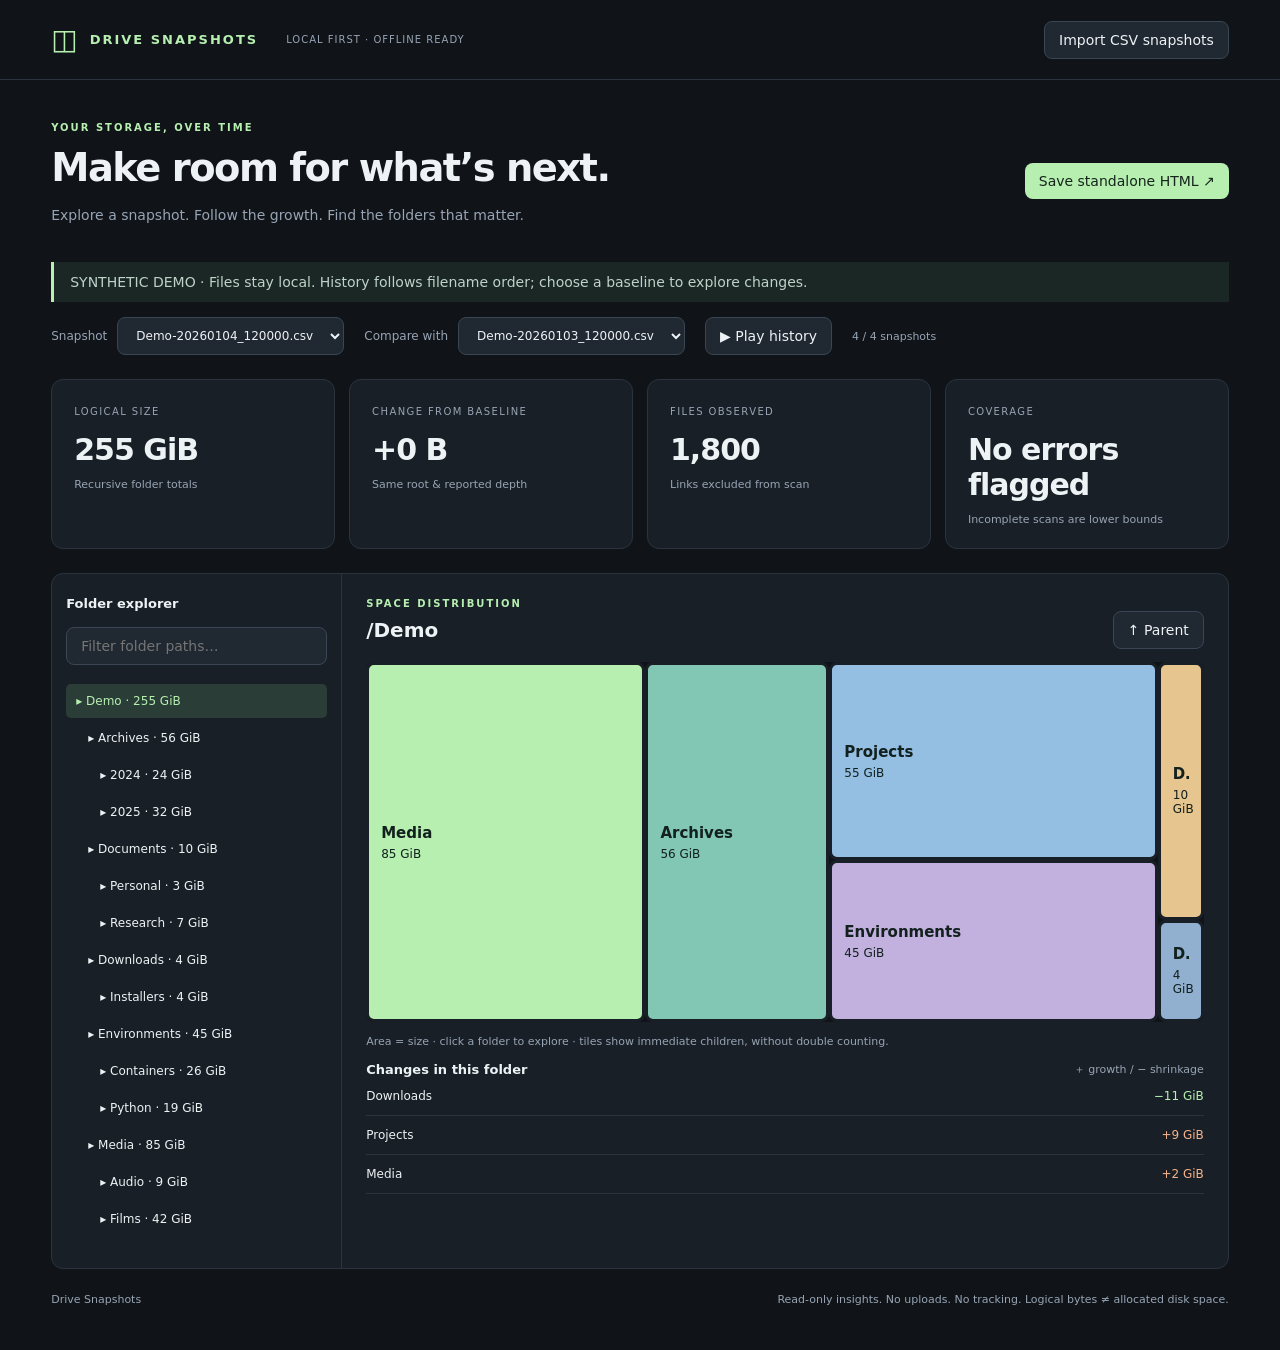
==== demo/index.html @ 95a532d9 "feat: prepare Drive Snapshots for open-source release - Add configurable read-only scanning with opt" ====
<!doctype html>
<html lang="en"><head><meta charset="utf-8"><meta name="viewport" content="width=device-width,initial-scale=1"><title>Drive Snapshots · Explorer</title><style>:root{color-scheme:dark;--bg:#101419;--panel:#191f26;--line:#2a333e;--muted:#97a4b4;--mint:#b6efb0}*{box-sizing:border-box}body{margin:0;background:var(--bg);color:#edf2f5;font:14px system-ui,sans-serif}header{height:80px;border-bottom:1px solid var(--line);display:flex;align-items:center;gap:28px;padding:0 4vw}.brand{color:var(--mint);text-decoration:none;font-size:28px;display:flex;align-items:center;gap:12px}.brand span{font-size:13px;font-weight:750;letter-spacing:2px}.pill{font-size:10px;color:var(--muted);letter-spacing:1px}header .button{margin-left:auto}button,.button,select,input{font:inherit;border:1px solid #3a4654;border-radius:8px;background:#202831;color:#edf2f5;padding:10px 14px}button,.button{cursor:pointer}button:hover,.button:hover{border-color:var(--mint)}button:focus-visible,a:focus-visible{outline:2px solid var(--mint)}main{max-width:1600px;margin:auto;padding:42px 4vw 20px}.intro{display:flex;align-items:center;justify-content:space-between;gap:20px}.eyebrow{font-size:10px;letter-spacing:2px;color:var(--mint);font-weight:700}h1{font-size:clamp(28px,3vw,44px);letter-spacing:-1.5px;margin:12px 0}p{color:var(--muted);line-height:1.6}.intro button{background:var(--mint);color:#17251c;border:0}#message{margin:22px 0 15px;padding:12px 16px;border-left:3px solid var(--mint);background:#1b2725;color:#bed2c8}.controls{display:flex;gap:20px;align-items:center;flex-wrap:wrap}.controls label{color:var(--muted);font-size:12px;display:flex;align-items:center;gap:10px}select{max-width:290px}#date{font-size:11px;color:var(--muted)}.stats{display:grid;grid-template-columns:repeat(4,1fr);gap:14px;margin:24px 0}.stats article{background:var(--panel);border:1px solid var(--line);border-radius:12px;padding:22px}.stats small{font-size:10px;letter-spacing:1.4px;color:var(--muted)}.stats strong{display:block;font-size:30px;letter-spacing:-1px;margin:14px 0 8px}.stats span{font-size:11px;color:var(--muted)}.workspace{display:grid;grid-template-columns:290px 1fr;border:1px solid var(--line);border-radius:12px;overflow:hidden;background:var(--panel)}aside{border-right:1px solid var(--line);padding:22px 14px}aside input{width:100%;margin:16px 0}.section-title{font-weight:650;font-size:13px}.visual{padding:24px;min-width:0}.map-heading{display:flex;justify-content:space-between;align-items:center;gap:15px}h2{font-size:20px;margin:9px 0 20px;overflow-wrap:anywhere}#map{height:360px;position:relative;border-radius:8px;overflow:hidden;background:#101419}.tile{position:absolute;border:3px solid var(--panel);border-radius:8px;text-align:left;padding:12px;overflow:hidden;color:#12201e;transition:width .35s,height .35s,left .35s,top .35s}.tile b{display:block;font-size:15px;overflow:hidden;text-overflow:ellipsis;white-space:nowrap}.tile span{display:block;font-size:12px;margin-top:5px}.hint{font-size:11px}.tree-row{display:block;width:100%;background:transparent;border:0;border-radius:5px;text-align:left;font-size:12px;margin:3px 0;overflow:hidden;text-overflow:ellipsis;white-space:nowrap}.tree-row.active{background:#2a3d36;color:var(--mint)}#tree{max-height:565px;overflow:auto}.legend{font-weight:400;font-size:11px;color:var(--muted);float:right}.change{display:flex;justify-content:space-between;gap:16px;padding:12px 0;border-bottom:1px solid var(--line);font-size:12px}.change span:first-child{overflow-wrap:anywhere}.positive{color:#f5b38b}.negative{color:var(--mint)}footer{display:flex;justify-content:space-between;color:var(--muted);font-size:11px;padding:24px 0;gap:20px}@media(max-width:850px){.stats{grid-template-columns:repeat(2,1fr)}.workspace{grid-template-columns:1fr}aside{border-right:0;border-bottom:1px solid var(--line)}#tree{max-height:180px}.intro{align-items:flex-start;flex-direction:column}.pill{display:none}header{gap:10px}.brand span{font-size:10px}select{max-width:210px}footer{flex-direction:column}#map{height:320px}}
</style></head>
<body><header><a class="brand" href="#">◫ <span>DRIVE SNAPSHOTS</span></a><span class="pill">LOCAL FIRST · OFFLINE READY</span><label class="button">Import CSV snapshots<input id="files" type="file" accept=".csv" multiple hidden></label></header>
<main><div class="intro"><div><div class="eyebrow">YOUR STORAGE, OVER TIME</div><h1>Make room for what’s next.</h1><p>Explore a snapshot. Follow the growth. Find the folders that matter.</p></div><button id="export">Save standalone HTML ↗</button></div>
<div id="message" role="status">Import one or more CSV snapshots to get started. Your files stay in this browser.</div>
<section class="controls"><label>Snapshot <select id="current" aria-label="Current snapshot"></select></label><label>Compare with <select id="baseline" aria-label="Baseline snapshot"></select></label><button id="play">▶ Play history</button><span id="date"></span></section>
<section class="stats"><article><small>LOGICAL SIZE</small><strong id="total">—</strong><span>Recursive folder totals</span></article><article><small>CHANGE FROM BASELINE</small><strong id="delta">—</strong><span>Same root & reported depth</span></article><article><small>FILES OBSERVED</small><strong id="count">—</strong><span>Links excluded from scan</span></article><article><small>COVERAGE</small><strong id="coverage">—</strong><span>Incomplete scans are lower bounds</span></article></section>
<section class="workspace"><aside><div class="section-title">Folder explorer</div><input id="search" placeholder="Filter folder paths…" aria-label="Filter folder paths"><div id="tree"></div></aside><div class="visual"><div class="map-heading"><div><div class="eyebrow">SPACE DISTRIBUTION</div><h2 id="folder">Choose a snapshot</h2></div><button id="up">↑ Parent</button></div><div id="map"></div><p class="hint">Area = size · click a folder to explore · tiles show immediate children, without double counting.</p><div class="section-title">Changes in this folder <span class="legend">＋ growth / − shrinkage</span></div><div id="changes"></div></div></section>
<footer>Drive Snapshots <span>Read-only insights. No uploads. No tracking. Logical bytes ≠ allocated disk space.</span></footer></main>
<script id="snapshot-data" type="application/json">[{"synthetic":true,"label":"Demo-20260101_120000.csv","rows":[{"Depth":"0","Path":"/Demo","SizeBytes":"275951648768","SizeGiB":"257","FileCount":"1800","DirCount":"0","Reparse":"0","Unreadable":"0","Incomplete":"0"},{"Depth":"1","Path":"/Demo/Archives","SizeBytes":"60129542144","SizeGiB":"56","FileCount":"240","DirCount":"0","Reparse":"0","Unreadable":"0","Incomplete":"0"},{"Depth":"2","Path":"/Demo/Archives/2024","SizeBytes":"25769803776","SizeGiB":"24","FileCount":"120","DirCount":"0","Reparse":"0","Unreadable":"0","Incomplete":"0"},{"Depth":"2","Path":"/Demo/Archives/2025","SizeBytes":"34359738368","SizeGiB":"32","FileCount":"120","DirCount":"0","Reparse":"0","Unreadable":"0","Incomplete":"0"},{"Depth":"1","Path":"/Demo/Documents","SizeBytes":"10737418240","SizeGiB":"10","FileCount":"240","DirCount":"0","Reparse":"0","Unreadable":"0","Incomplete":"0"},{"Depth":"2","Path":"/Demo/Documents/Personal","SizeBytes":"3221225472","SizeGiB":"3","FileCount":"120","DirCount":"0","Reparse":"0","Unreadable":"0","Incomplete":"0"},{"Depth":"2","Path":"/Demo/Documents/Research","SizeBytes":"7516192768","SizeGiB":"7","FileCount":"120","DirCount":"0","Reparse":"0","Unreadable":"0","Incomplete":"0"},{"Depth":"1","Path":"/Demo/Downloads","SizeBytes":"28991029248","SizeGiB":"27","FileCount":"240","DirCount":"0","Reparse":"0","Unreadable":"0","Incomplete":"0"},{"Depth":"2","Path":"/Demo/Downloads/Exports","SizeBytes":"11811160064","SizeGiB":"11","FileCount":"120","DirCount":"0","Reparse":"0","Unreadable":"0","Incomplete":"0"},{"Depth":"2","Path":"/Demo/Downloads/Installers","SizeBytes":"17179869184","SizeGiB":"16","FileCount":"120","DirCount":"0","Reparse":"0","Unreadable":"0","Incomplete":"0"},{"Depth":"1","Path":"/Demo/Environments","SizeBytes":"48318382080","SizeGiB":"45","FileCount":"240","DirCount":"0","Reparse":"0","Unreadable":"0","Incomplete":"0"},{"Depth":"2","Path":"/Demo/Environments/Containers","SizeBytes":"27917287424","SizeGiB":"26","FileCount":"120","DirCount":"0","Reparse":"0","Unreadable":"0","Incomplete":"0"},{"Depth":"2","Path":"/Demo/Environments/Python","SizeBytes":"20401094656","SizeGiB":"19","FileCount":"120","DirCount":"0","Reparse":"0","Unreadable":"0","Incomplete":"0"},{"Depth":"1","Path":"/Demo/Media","SizeBytes":"84825604096","SizeGiB":"79","FileCount":"360","DirCount":"0","Reparse":"0","Unreadable":"0","Incomplete":"0"},{"Depth":"2","Path":"/Demo/Media/Audio","SizeBytes":"9663676416","SizeGiB":"9","FileCount":"120","DirCount":"0","Reparse":"0","Unreadable":"0","Incomplete":"0"},{"Depth":"2","Path":"/Demo/Media/Films","SizeBytes":"45097156608","SizeGiB":"42","FileCount":"120","DirCount":"0","Reparse":"0","Unreadable":"0","Incomplete":"0"},{"Depth":"2","Path":"/Demo/Media/Photography","SizeBytes":"30064771072","SizeGiB":"28","FileCount":"120","DirCount":"0","Reparse":"0","Unreadable":"0","Incomplete":"0"},{"Depth":"1","Path":"/Demo/Projects","SizeBytes":"42949672960","SizeGiB":"40","FileCount":"480","DirCount":"0","Reparse":"0","Unreadable":"0","Incomplete":"0"},{"Depth":"2","Path":"/Demo/Projects/Atlas","SizeBytes":"15032385536","SizeGiB":"14","FileCount":"240","DirCount":"0","Reparse":"0","Unreadable":"0","Incomplete":"0"},{"Depth":"3","Path":"/Demo/Projects/Atlas/build","SizeBytes":"12884901888","SizeGiB":"12","FileCount":"120","DirCount":"0","Reparse":"0","Unreadable":"0","Incomplete":"0"},{"Depth":"3","Path":"/Demo/Projects/Atlas/source","SizeBytes":"2147483648","SizeGiB":"2","FileCount":"120","DirCount":"0","Reparse":"0","Unreadable":"0","Incomplete":"0"},{"Depth":"2","Path":"/Demo/Projects/Orion","SizeBytes":"27917287424","SizeGiB":"26","FileCount":"240","DirCount":"0","Reparse":"0","Unreadable":"0","Incomplete":"0"},{"Depth":"3","Path":"/Demo/Projects/Orion/assets","SizeBytes":"19327352832","SizeGiB":"18","FileCount":"120","DirCount":"0","Reparse":"0","Unreadable":"0","Incomplete":"0"},{"Depth":"3","Path":"/Demo/Projects/Orion/node_modules","SizeBytes":"8589934592","SizeGiB":"8","FileCount":"120","DirCount":"0","Reparse":"0","Unreadable":"0","Incomplete":"0"}]},{"synthetic":true,"label":"Demo-20260102_120000.csv","rows":[{"Depth":"0","Path":"/Demo","SizeBytes":"281320357888","SizeGiB":"262","FileCount":"1800","DirCount":"0","Reparse":"0","Unreadable":"0","Incomplete":"0"},{"Depth":"1","Path":"/Demo/Archives","SizeBytes":"60129542144","SizeGiB":"56","FileCount":"240","DirCount":"0","Reparse":"0","Unreadable":"0","Incomplete":"0"},{"Depth":"2","Path":"/Demo/Archives/2024","SizeBytes":"25769803776","SizeGiB":"24","FileCount":"120","DirCount":"0","Reparse":"0","Unreadable":"0","Incomplete":"0"},{"Depth":"2","Path":"/Demo/Archives/2025","SizeBytes":"34359738368","SizeGiB":"32","FileCount":"120","DirCount":"0","Reparse":"0","Unreadable":"0","Incomplete":"0"},{"Depth":"1","Path":"/Demo/Documents","SizeBytes":"10737418240","SizeGiB":"10","FileCount":"240","DirCount":"0","Reparse":"0","Unreadable":"0","Incomplete":"0"},{"Depth":"2","Path":"/Demo/Documents/Personal","SizeBytes":"3221225472","SizeGiB":"3","FileCount":"120","DirCount":"0","Reparse":"0","Unreadable":"0","Incomplete":"0"},{"Depth":"2","Path":"/Demo/Documents/Research","SizeBytes":"7516192768","SizeGiB":"7","FileCount":"120","DirCount":"0","Reparse":"0","Unreadable":"0","Incomplete":"0"},{"Depth":"1","Path":"/Demo/Downloads","SizeBytes":"28991029248","SizeGiB":"27","FileCount":"240","DirCount":"0","Reparse":"0","Unreadable":"0","Incomplete":"0"},{"Depth":"2","Path":"/Demo/Downloads/Exports","SizeBytes":"11811160064","SizeGiB":"11","FileCount":"120","DirCount":"0","Reparse":"0","Unreadable":"0","Incomplete":"0"},{"Depth":"2","Path":"/Demo/Downloads/Installers","SizeBytes":"17179869184","SizeGiB":"16","FileCount":"120","DirCount":"0","Reparse":"0","Unreadable":"0","Incomplete":"0"},{"Depth":"1","Path":"/Demo/Environments","SizeBytes":"48318382080","SizeGiB":"45","FileCount":"240","DirCount":"0","Reparse":"0","Unreadable":"0","Incomplete":"0"},{"Depth":"2","Path":"/Demo/Environments/Containers","SizeBytes":"27917287424","SizeGiB":"26","FileCount":"120","DirCount":"0","Reparse":"0","Unreadable":"0","Incomplete":"0"},{"Depth":"2","Path":"/Demo/Environments/Python","SizeBytes":"20401094656","SizeGiB":"19","FileCount":"120","DirCount":"0","Reparse":"0","Unreadable":"0","Incomplete":"0"},{"Depth":"1","Path":"/Demo/Media","SizeBytes":"86973087744","SizeGiB":"81","FileCount":"360","DirCount":"0","Reparse":"0","Unreadable":"0","Incomplete":"0"},{"Depth":"2","Path":"/Demo/Media/Audio","SizeBytes":"9663676416","SizeGiB":"9","FileCount":"120","DirCount":"0","Reparse":"0","Unreadable":"0","Incomplete":"0"},{"Depth":"2","Path":"/Demo/Media/Films","SizeBytes":"45097156608","SizeGiB":"42","FileCount":"120","DirCount":"0","Reparse":"0","Unreadable":"0","Incomplete":"0"},{"Depth":"2","Path":"/Demo/Media/Photography","SizeBytes":"32212254720","SizeGiB":"30","FileCount":"120","DirCount":"0","Reparse":"0","Unreadable":"0","Incomplete":"0"},{"Depth":"1","Path":"/Demo/Projects","SizeBytes":"46170898432","SizeGiB":"43","FileCount":"480","DirCount":"0","Reparse":"0","Unreadable":"0","Incomplete":"0"},{"Depth":"2","Path":"/Demo/Projects/Atlas","SizeBytes":"18253611008","SizeGiB":"17","FileCount":"240","DirCount":"0","Reparse":"0","Unreadable":"0","Incomplete":"0"},{"Depth":"3","Path":"/Demo/Projects/Atlas/build","SizeBytes":"16106127360","SizeGiB":"15","FileCount":"120","DirCount":"0","Reparse":"0","Unreadable":"0","Incomplete":"0"},{"Depth":"3","Path":"/Demo/Projects/Atlas/source","SizeBytes":"2147483648","SizeGiB":"2","FileCount":"120","DirCount":"0","Reparse":"0","Unreadable":"0","Incomplete":"0"},{"Depth":"2","Path":"/Demo/Projects/Orion","SizeBytes":"27917287424","SizeGiB":"26","FileCount":"240","DirCount":"0","Reparse":"0","Unreadable":"0","Incomplete":"0"},{"Depth":"3","Path":"/Demo/Projects/Orion/assets","SizeBytes":"19327352832","SizeGiB":"18","FileCount":"120","DirCount":"0","Reparse":"0","Unreadable":"0","Incomplete":"0"},{"Depth":"3","Path":"/Demo/Projects/Orion/node_modules","SizeBytes":"8589934592","SizeGiB":"8","FileCount":"120","DirCount":"0","Reparse":"0","Unreadable":"0","Incomplete":"0"}]},{"synthetic":true,"label":"Demo-20260103_120000.csv","rows":[{"Depth":"0","Path":"/Demo","SizeBytes":"273804165120","SizeGiB":"255","FileCount":"1800","DirCount":"0","Reparse":"0","Unreadable":"0","Incomplete":"0"},{"Depth":"1","Path":"/Demo/Archives","SizeBytes":"60129542144","SizeGiB":"56","FileCount":"240","DirCount":"0","Reparse":"0","Unreadable":"0","Incomplete":"0"},{"Depth":"2","Path":"/Demo/Archives/2024","SizeBytes":"25769803776","SizeGiB":"24","FileCount":"120","DirCount":"0","Reparse":"0","Unreadable":"0","Incomplete":"0"},{"Depth":"2","Path":"/Demo/Archives/2025","SizeBytes":"34359738368","SizeGiB":"32","FileCount":"120","DirCount":"0","Reparse":"0","Unreadable":"0","Incomplete":"0"},{"Depth":"1","Path":"/Demo/Documents","SizeBytes":"10737418240","SizeGiB":"10","FileCount":"240","DirCount":"0","Reparse":"0","Unreadable":"0","Incomplete":"0"},{"Depth":"2","Path":"/Demo/Documents/Personal","SizeBytes":"3221225472","SizeGiB":"3","FileCount":"120","DirCount":"0","Reparse":"0","Unreadable":"0","Incomplete":"0"},{"Depth":"2","Path":"/Demo/Documents/Research","SizeBytes":"7516192768","SizeGiB":"7","FileCount":"120","DirCount":"0","Reparse":"0","Unreadable":"0","Incomplete":"0"},{"Depth":"1","Path":"/Demo/Downloads","SizeBytes":"16106127360","SizeGiB":"15","FileCount":"240","DirCount":"0","Reparse":"0","Unreadable":"0","Incomplete":"0"},{"Depth":"2","Path":"/Demo/Downloads/Exports","SizeBytes":"11811160064","SizeGiB":"11","FileCount":"120","DirCount":"0","Reparse":"0","Unreadable":"0","Incomplete":"0"},{"Depth":"2","Path":"/Demo/Downloads/Installers","SizeBytes":"4294967296","SizeGiB":"4","FileCount":"120","DirCount":"0","Reparse":"0","Unreadable":"0","Incomplete":"0"},{"Depth":"1","Path":"/Demo/Environments","SizeBytes":"48318382080","SizeGiB":"45","FileCount":"240","DirCount":"0","Reparse":"0","Unreadable":"0","Incomplete":"0"},{"Depth":"2","Path":"/Demo/Environments/Containers","SizeBytes":"27917287424","SizeGiB":"26","FileCount":"120","DirCount":"0","Reparse":"0","Unreadable":"0","Incomplete":"0"},{"Depth":"2","Path":"/Demo/Environments/Python","SizeBytes":"20401094656","SizeGiB":"19","FileCount":"120","DirCount":"0","Reparse":"0","Unreadable":"0","Incomplete":"0"},{"Depth":"1","Path":"/Demo/Media","SizeBytes":"89120571392","SizeGiB":"83","FileCount":"360","DirCount":"0","Reparse":"0","Unreadable":"0","Incomplete":"0"},{"Depth":"2","Path":"/Demo/Media/Audio","SizeBytes":"9663676416","SizeGiB":"9","FileCount":"120","DirCount":"0","Reparse":"0","Unreadable":"0","Incomplete":"0"},{"Depth":"2","Path":"/Demo/Media/Films","SizeBytes":"45097156608","SizeGiB":"42","FileCount":"120","DirCount":"0","Reparse":"0","Unreadable":"0","Incomplete":"0"},{"Depth":"2","Path":"/Demo/Media/Photography","SizeBytes":"34359738368","SizeGiB":"32","FileCount":"120","DirCount":"0","Reparse":"0","Unreadable":"0","Incomplete":"0"},{"Depth":"1","Path":"/Demo/Projects","SizeBytes":"49392123904","SizeGiB":"46","FileCount":"480","DirCount":"0","Reparse":"0","Unreadable":"0","Incomplete":"0"},{"Depth":"2","Path":"/Demo/Projects/Atlas","SizeBytes":"21474836480","SizeGiB":"20","FileCount":"240","DirCount":"0","Reparse":"0","Unreadable":"0","Incomplete":"0"},{"Depth":"3","Path":"/Demo/Projects/Atlas/build","SizeBytes":"19327352832","SizeGiB":"18","FileCount":"120","DirCount":"0","Reparse":"0","Unreadable":"0","Incomplete":"0"},{"Depth":"3","Path":"/Demo/Projects/Atlas/source","SizeBytes":"2147483648","SizeGiB":"2","FileCount":"120","DirCount":"0","Reparse":"0","Unreadable":"0","Incomplete":"0"},{"Depth":"2","Path":"/Demo/Projects/Orion","SizeBytes":"27917287424","SizeGiB":"26","FileCount":"240","DirCount":"0","Reparse":"0","Unreadable":"0","Incomplete":"0"},{"Depth":"3","Path":"/Demo/Projects/Orion/assets","SizeBytes":"19327352832","SizeGiB":"18","FileCount":"120","DirCount":"0","Reparse":"0","Unreadable":"0","Incomplete":"0"},{"Depth":"3","Path":"/Demo/Projects/Orion/node_modules","SizeBytes":"8589934592","SizeGiB":"8","FileCount":"120","DirCount":"0","Reparse":"0","Unreadable":"0","Incomplete":"0"}]},{"synthetic":true,"label":"Demo-20260104_120000.csv","rows":[{"Depth":"0","Path":"/Demo","SizeBytes":"273804165120","SizeGiB":"255","FileCount":"1800","DirCount":"0","Reparse":"0","Unreadable":"0","Incomplete":"0"},{"Depth":"1","Path":"/Demo/Archives","SizeBytes":"60129542144","SizeGiB":"56","FileCount":"240","DirCount":"0","Reparse":"0","Unreadable":"0","Incomplete":"0"},{"Depth":"2","Path":"/Demo/Archives/2024","SizeBytes":"25769803776","SizeGiB":"24","FileCount":"120","DirCount":"0","Reparse":"0","Unreadable":"0","Incomplete":"0"},{"Depth":"2","Path":"/Demo/Archives/2025","SizeBytes":"34359738368","SizeGiB":"32","FileCount":"120","DirCount":"0","Reparse":"0","Unreadable":"0","Incomplete":"0"},{"Depth":"1","Path":"/Demo/Documents","SizeBytes":"10737418240","SizeGiB":"10","FileCount":"240","DirCount":"0","Reparse":"0","Unreadable":"0","Incomplete":"0"},{"Depth":"2","Path":"/Demo/Documents/Personal","SizeBytes":"3221225472","SizeGiB":"3","FileCount":"120","DirCount":"0","Reparse":"0","Unreadable":"0","Incomplete":"0"},{"Depth":"2","Path":"/Demo/Documents/Research","SizeBytes":"7516192768","SizeGiB":"7","FileCount":"120","DirCount":"0","Reparse":"0","Unreadable":"0","Incomplete":"0"},{"Depth":"1","Path":"/Demo/Downloads","SizeBytes":"4294967296","SizeGiB":"4","FileCount":"120","DirCount":"0","Reparse":"0","Unreadable":"0","Incomplete":"0"},{"Depth":"2","Path":"/Demo/Downloads/Installers","SizeBytes":"4294967296","SizeGiB":"4","FileCount":"120","DirCount":"0","Reparse":"0","Unreadable":"0","Incomplete":"0"},{"Depth":"1","Path":"/Demo/Environments","SizeBytes":"48318382080","SizeGiB":"45","FileCount":"240","DirCount":"0","Reparse":"0","Unreadable":"0","Incomplete":"0"},{"Depth":"2","Path":"/Demo/Environments/Containers","SizeBytes":"27917287424","SizeGiB":"26","FileCount":"120","DirCount":"0","Reparse":"0","Unreadable":"0","Incomplete":"0"},{"Depth":"2","Path":"/Demo/Environments/Python","SizeBytes":"20401094656","SizeGiB":"19","FileCount":"120","DirCount":"0","Reparse":"0","Unreadable":"0","Incomplete":"0"},{"Depth":"1","Path":"/Demo/Media","SizeBytes":"91268055040","SizeGiB":"85","FileCount":"360","DirCount":"0","Reparse":"0","Unreadable":"0","Incomplete":"0"},{"Depth":"2","Path":"/Demo/Media/Audio","SizeBytes":"9663676416","SizeGiB":"9","FileCount":"120","DirCount":"0","Reparse":"0","Unreadable":"0","Incomplete":"0"},{"Depth":"2","Path":"/Demo/Media/Films","SizeBytes":"45097156608","SizeGiB":"42","FileCount":"120","DirCount":"0","Reparse":"0","Unreadable":"0","Incomplete":"0"},{"Depth":"2","Path":"/Demo/Media/Photography","SizeBytes":"36507222016","SizeGiB":"34","FileCount":"120","DirCount":"0","Reparse":"0","Unreadable":"0","Incomplete":"0"},{"Depth":"1","Path":"/Demo/Projects","SizeBytes":"59055800320","SizeGiB":"55","FileCount":"600","DirCount":"0","Reparse":"0","Unreadable":"0","Incomplete":"0"},{"Depth":"2","Path":"/Demo/Projects/Atlas","SizeBytes":"24696061952","SizeGiB":"23","FileCount":"240","DirCount":"0","Reparse":"0","Unreadable":"0","Incomplete":"0"},{"Depth":"3","Path":"/Demo/Projects/Atlas/build","SizeBytes":"22548578304","SizeGiB":"21","FileCount":"120","DirCount":"0","Reparse":"0","Unreadable":"0","Incomplete":"0"},{"Depth":"3","Path":"/Demo/Projects/Atlas/source","SizeBytes":"2147483648","SizeGiB":"2","FileCount":"120","DirCount":"0","Reparse":"0","Unreadable":"0","Incomplete":"0"},{"Depth":"2","Path":"/Demo/Projects/Nova","SizeBytes":"6442450944","SizeGiB":"6","FileCount":"120","DirCount":"0","Reparse":"0","Unreadable":"0","Incomplete":"0"},{"Depth":"2","Path":"/Demo/Projects/Orion","SizeBytes":"27917287424","SizeGiB":"26","FileCount":"240","DirCount":"0","Reparse":"0","Unreadable":"0","Incomplete":"0"},{"Depth":"3","Path":"/Demo/Projects/Orion/assets","SizeBytes":"19327352832","SizeGiB":"18","FileCount":"120","DirCount":"0","Reparse":"0","Unreadable":"0","Incomplete":"0"},{"Depth":"3","Path":"/Demo/Projects/Orion/node_modules","SizeBytes":"8589934592","SizeGiB":"8","FileCount":"120","DirCount":"0","Reparse":"0","Unreadable":"0","Incomplete":"0"}]}]</script><script>'use strict';
const $ = id => document.getElementById(id);
let snapshots = JSON.parse($('snapshot-data').textContent), selected = '', timer;
const fmt = n => {const sign=n<0?'−':'';n=Math.abs(n);let i=0;while(n>=1024&&i<4){n/=1024;i++;}return sign+n.toLocaleString('en',{maximumFractionDigits:1})+' '+['B','KiB','MiB','GiB','TiB'][i];};
const name = p => p.replace(/[\\/]$/,'').split(/[\\/]/).pop() || p;
const key = p => /^[a-z]:|^\\\\/i.test(p) ? p.toLowerCase().replace(/\\/g,'/').replace(/\/$/,'') : p.replace(/\/$/,'');
const parent = p => key(p).replace(/\/[^/]*$/,'');
function parseCSV(text) {
  const rows=[];let row=[],field='',quoted=false;
  text=text.replace(/^\uFEFF/,'');
  for(let i=0;i<text.length;i++){const c=text[i];if(c==='"'){if(quoted&&text[i+1]==='"'){field+='"';i++;}else quoted=!quoted;}else if(c===','&&!quoted){row.push(field);field='';}else if((c==='\n'||c==='\r')&&!quoted){if(c==='\r'&&text[i+1]==='\n')i++;row.push(field);if(row.some(Boolean))rows.push(row);row=[];field='';}else field+=c;}
  if(quoted)throw Error('Unclosed CSV quote');row.push(field);if(row.some(Boolean))rows.push(row);
  const headers=rows.shift()||[];for(const h of ['Path','Depth','SizeBytes','FileCount'])if(!headers.includes(h))throw Error('Missing column: '+h);
  const seen=new Set();return rows.map(r=>{if(r.length!==headers.length)throw Error('Invalid CSV column count');const o=Object.fromEntries(headers.map((h,i)=>[h,r[i]]));for(const h of ['Depth','SizeBytes','FileCount','Unreadable','Reparse','Incomplete']){o[h]=Number(o[h]||0);if(!Number.isSafeInteger(o[h])||o[h]<0)throw Error('Invalid '+h);}if(!o.Path||seen.has(key(o.Path)))throw Error('Empty or duplicate path');seen.add(key(o.Path));return o;});
}
function prepare(s){s.rows=s.rows.map(r=>({...r,Depth:Number(r.Depth),SizeBytes:Number(r.SizeBytes),FileCount:Number(r.FileCount),Unreadable:Number(r.Unreadable||0),Incomplete:Number(r.Incomplete||0),Reparse:Number(r.Reparse||0)}));s.root=s.rows.find(r=>r.Depth===0);if(!s.root||s.rows.filter(r=>r.Depth===0).length!==1)throw Error('Each CSV must contain exactly one depth-0 root');s.depth=s.rows.reduce((n,r)=>Math.max(n,r.Depth),0);s.index=new Map(s.rows.map(r=>[key(r.Path),r]));s.children=new Map();for(const r of s.rows){if(r.Depth===0)continue;const p=parent(r.Path);if(!s.children.has(p))s.children.set(p,[]);s.children.get(p).push(r);}return s;}
function option(value,label){const o=document.createElement('option');o.value=value;o.textContent=label;return o;}
function init(){snapshots.forEach(prepare);snapshots.sort((a,b)=>a.label.localeCompare(b.label));$('current').replaceChildren(...snapshots.map((s,i)=>option(i,s.label)));$('baseline').replaceChildren(option('','No comparison'),...snapshots.map((s,i)=>option(i,s.label)));$('current').value=String(snapshots.length-1);$('baseline').value=snapshots.length>1?String(snapshots.length-2):'';selected='';render();}
function render(){
  if(!snapshots.length)return;
  const s=snapshots[Number($('current').value)], b=$('baseline').value===''?null:snapshots[Number($('baseline').value)];
  const compatible=b&&key(s.root.Path)===key(b.root.Path)&&s.depth===b.depth;
  const incomplete=s.rows.some(r=>r.Incomplete||r.Unreadable)||(compatible&&b.rows.some(r=>r.Incomplete||r.Unreadable));
  $('message').textContent=(s.synthetic?'SYNTHETIC DEMO · ':'')+(b&&!compatible?'Comparison disabled: choose the same root and reported depth.':incomplete?'Partial coverage: sizes are lower bounds; differences may reflect unreadable folders.':'Files stay local. History follows filename order; choose a baseline to explore changes.');
  $('total').textContent=fmt(s.root.SizeBytes);$('count').textContent=s.root.FileCount.toLocaleString();$('delta').textContent=compatible?((s.root.SizeBytes>=b.root.SizeBytes?'+':'')+fmt(s.root.SizeBytes-b.root.SizeBytes)):'—';$('coverage').textContent=incomplete?'Partial':'No errors flagged';
  if(!selected||!s.index.has(selected))selected=key(s.root.Path);
  const current=s.index.get(selected);$('folder').textContent=current.Path;$('date').textContent=`${Number($('current').value)+1} / ${snapshots.length} snapshots`;
  const query=$('search').value.toLowerCase();const fragment=document.createDocumentFragment();
  // Cap the rendered list; the map still has access to the complete snapshot.
  const visible=s.rows.filter(r=>r.Path.toLowerCase().includes(query)).sort((a,b)=>key(a.Path).localeCompare(key(b.Path))).slice(0,1500);
  for(const r of visible){const button=document.createElement('button');button.className='tree-row'+(key(r.Path)===selected?' active':'');button.style.paddingLeft=(10+Math.min(r.Depth,10)*12)+'px';button.textContent=(r.Reparse?'↗ ':'▸ ')+name(r.Path)+' · '+fmt(r.SizeBytes);button.title=r.Path;button.onclick=()=>{selected=key(r.Path);render();};fragment.append(button);}
  $('tree').replaceChildren(fragment);
  const children=s.children.get(selected)||[];let tiles=children.filter(r=>r.SizeBytes>0).map(r=>({...r}));
  const rest=Math.max(0,current.SizeBytes-children.reduce((n,r)=>n+r.SizeBytes,0));if(rest)tiles.push({Path:'Direct files / unreported detail',SizeBytes:rest,detail:true});tiles.sort((a,b)=>b.SizeBytes-a.SizeBytes);
  const colors=['#b6efb0','#82c7b3','#94bfe3','#c2b0de','#e7c58e','#91afce'];$('map').replaceChildren();
  function layout(items,x,y,w,h){if(!items.length)return;if(items.length===1){const r=items[0],el=document.createElement('button');el.className='tile';el.style.cssText=`left:${x}%;top:${y}%;width:${w}%;height:${h}%;background:${colors[tiles.indexOf(r)%colors.length]}`;const title=document.createElement('b'),size=document.createElement('span');title.textContent=name(r.Path);size.textContent=fmt(r.SizeBytes);el.append(title,size);el.title=r.Path+' — '+fmt(r.SizeBytes);if(!r.detail)el.onclick=()=>{selected=key(r.Path);render();};else el.disabled=true;$('map').append(el);return;}const total=items.reduce((n,r)=>n+r.SizeBytes,0);let cut=1,sum=items[0].SizeBytes;while(cut<items.length-1&&sum<total/2)sum+=items[cut++].SizeBytes;const f=sum/total;if(w*$('map').clientWidth>=h*$('map').clientHeight){layout(items.slice(0,cut),x,y,w*f,h);layout(items.slice(cut),x+w*f,y,w*(1-f),h);}else{layout(items.slice(0,cut),x,y,w,h*f);layout(items.slice(cut),x,y+h*f,w,h*(1-f));}}
  layout(tiles,0,0,100,100);if(!tiles.length)$('map').textContent='No measured bytes in this folder.';
  $('changes').replaceChildren();
  if(compatible){const old=b.children.get(selected)||[];const paths=new Set([...children,...old].map(r=>key(r.Path)));const changes=[...paths].map(p=>{const now=s.index.get(p),before=b.index.get(p);return {path:(now||before).Path,delta:(now?.SizeBytes||0)-(before?.SizeBytes||0),status:!now?'not observed':!before?'newly observed':''};}).filter(r=>r.delta||r.status).sort((a,b)=>Math.abs(b.delta)-Math.abs(a.delta));for(const c of changes.slice(0,50)){const el=document.createElement('div'),left=document.createElement('span'),right=document.createElement('span');el.className='change';left.textContent=name(c.path)+(c.status?' · '+c.status:'');right.className=c.delta>=0?'positive':'negative';right.textContent=(c.delta>=0?'+':'')+fmt(c.delta);el.append(left,right);$('changes').append(el);}if(!changes.length)$('changes').textContent='No changes in immediate child folders.';}else $('changes').textContent='Select a compatible baseline to see folder changes.';
}
$('files').onchange=async e=>{try{const batch=[];for(const f of e.target.files)batch.push(prepare({label:f.name,rows:parseCSV(await f.text())}));snapshots=batch;init();}catch(err){$('message').textContent='Import failed: '+err.message;}};
$('current').onchange=render;$('baseline').onchange=render;$('search').oninput=render;$('up').onclick=()=>{const s=snapshots[Number($('current').value)];if(s){selected=parent(selected);render();}};
$('play').onclick=()=>{if(timer){clearInterval(timer);timer=null;$('play').textContent='▶ Play history';return;}if(snapshots.length<2)return;$('play').textContent='❚❚ Pause';timer=setInterval(()=>{$('current').value=String((Number($('current').value)+1)%snapshots.length);render();},1800);};
$('export').onclick=async()=>{try{if(!snapshots.length)throw Error('Import snapshots first');const doc=document.documentElement.cloneNode(true);doc.querySelector('#snapshot-data').textContent=JSON.stringify(snapshots.map(({label,rows,synthetic})=>({label,rows,synthetic}))).replace(/</g,'\\u003c');const link=doc.querySelector('link[rel="stylesheet"]'),script=doc.querySelector('script[src]');if(link){const style=document.createElement('style');style.textContent=await (await fetch(link.href)).text();link.replaceWith(style);}if(script){const inline=document.createElement('script');inline.textContent=await(await fetch(script.src)).text();script.replaceWith(inline);}const blob=new Blob(['<!doctype html>\n'+doc.outerHTML],{type:'text/html'}),url=URL.createObjectURL(blob),a=document.createElement('a');a.href=url;a.download='drive-snapshots-report.html';a.click();setTimeout(()=>URL.revokeObjectURL(url),1000);}catch(err){$('message').textContent='Export: '+err.message+'. For file:// use export-report.ps1, or open via a local HTTP server.';}};
init();


</script></body></html>
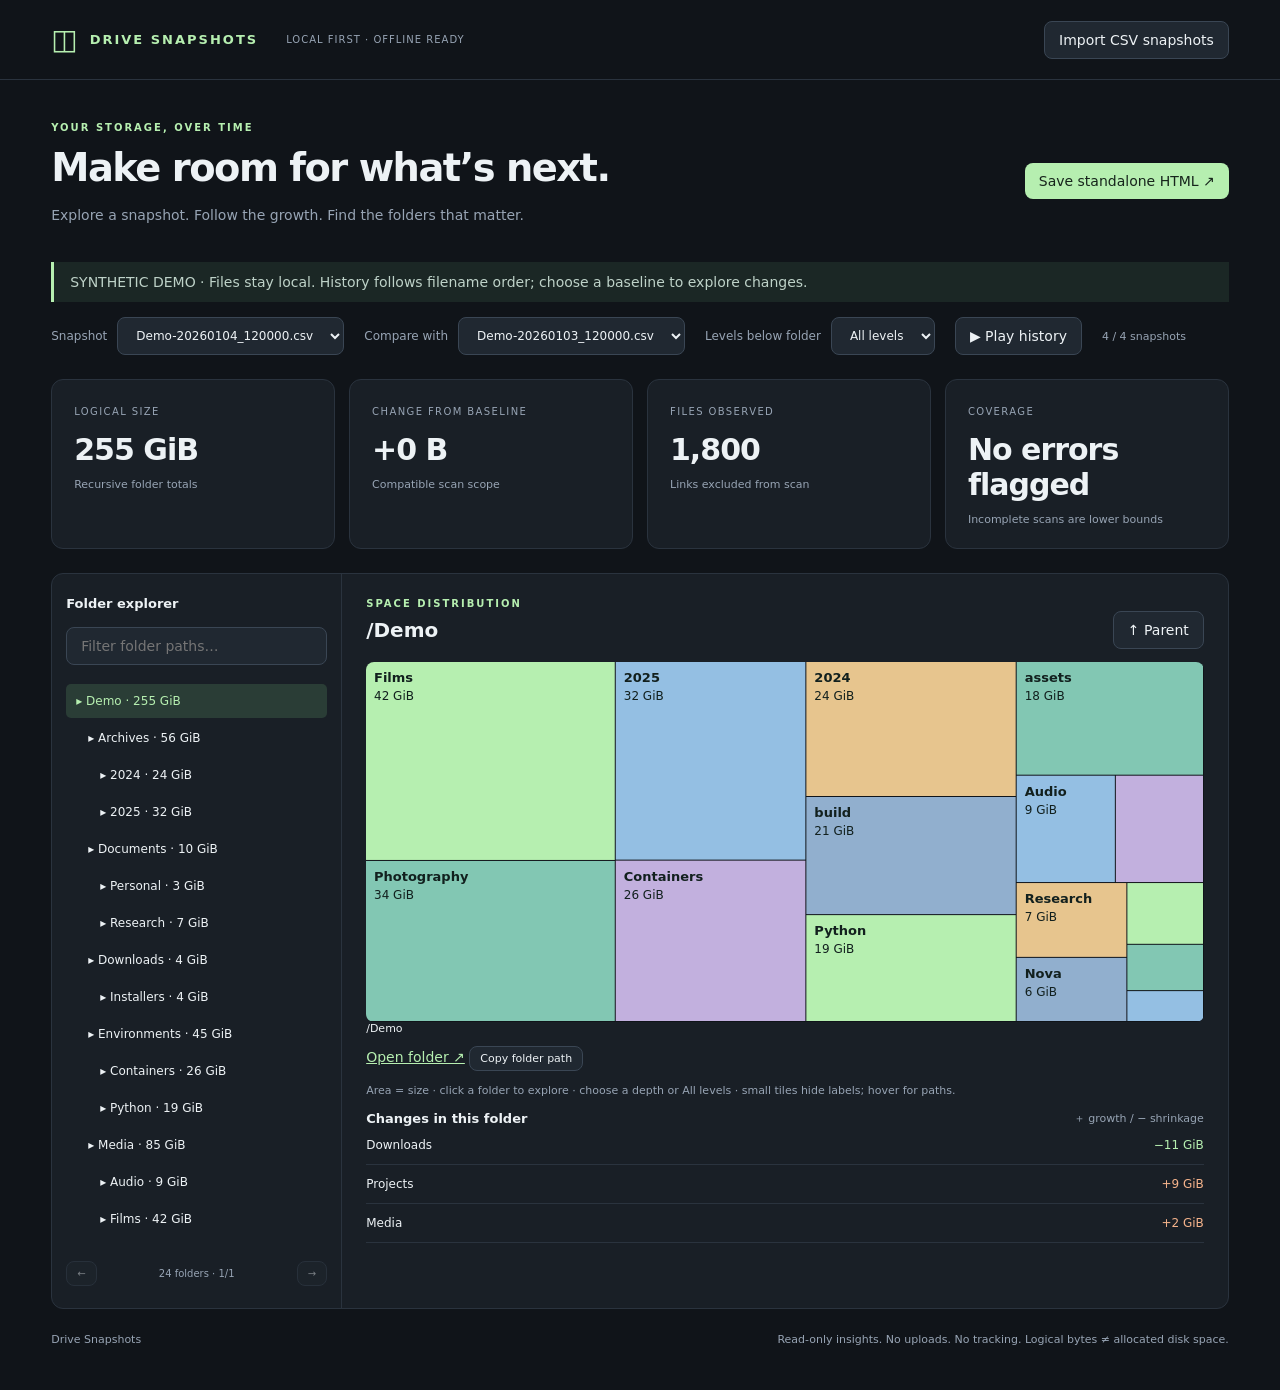
==== commit de9f1910: "feat: support full-depth snapshot browsing - export complete observed directory trees with explicit " ====
--- a/demo/index.html
+++ b/demo/index.html
@@ -1,16 +1,18 @@
 <!doctype html>
 <html lang="en"><head><meta charset="utf-8"><meta name="viewport" content="width=device-width,initial-scale=1"><title>Drive Snapshots · Explorer</title><style>:root{color-scheme:dark;--bg:#101419;--panel:#191f26;--line:#2a333e;--muted:#97a4b4;--mint:#b6efb0}*{box-sizing:border-box}body{margin:0;background:var(--bg);color:#edf2f5;font:14px system-ui,sans-serif}header{height:80px;border-bottom:1px solid var(--line);display:flex;align-items:center;gap:28px;padding:0 4vw}.brand{color:var(--mint);text-decoration:none;font-size:28px;display:flex;align-items:center;gap:12px}.brand span{font-size:13px;font-weight:750;letter-spacing:2px}.pill{font-size:10px;color:var(--muted);letter-spacing:1px}header .button{margin-left:auto}button,.button,select,input{font:inherit;border:1px solid #3a4654;border-radius:8px;background:#202831;color:#edf2f5;padding:10px 14px}button,.button{cursor:pointer}button:hover,.button:hover{border-color:var(--mint)}button:focus-visible,a:focus-visible{outline:2px solid var(--mint)}main{max-width:1600px;margin:auto;padding:42px 4vw 20px}.intro{display:flex;align-items:center;justify-content:space-between;gap:20px}.eyebrow{font-size:10px;letter-spacing:2px;color:var(--mint);font-weight:700}h1{font-size:clamp(28px,3vw,44px);letter-spacing:-1.5px;margin:12px 0}p{color:var(--muted);line-height:1.6}.intro button{background:var(--mint);color:#17251c;border:0}#message{margin:22px 0 15px;padding:12px 16px;border-left:3px solid var(--mint);background:#1b2725;color:#bed2c8}.controls{display:flex;gap:20px;align-items:center;flex-wrap:wrap}.controls label{color:var(--muted);font-size:12px;display:flex;align-items:center;gap:10px}select{max-width:290px}#date{font-size:11px;color:var(--muted)}.stats{display:grid;grid-template-columns:repeat(4,1fr);gap:14px;margin:24px 0}.stats article{background:var(--panel);border:1px solid var(--line);border-radius:12px;padding:22px}.stats small{font-size:10px;letter-spacing:1.4px;color:var(--muted)}.stats strong{display:block;font-size:30px;letter-spacing:-1px;margin:14px 0 8px}.stats span{font-size:11px;color:var(--muted)}.workspace{display:grid;grid-template-columns:290px 1fr;border:1px solid var(--line);border-radius:12px;overflow:hidden;background:var(--panel)}aside{border-right:1px solid var(--line);padding:22px 14px}aside input{width:100%;margin:16px 0}.section-title{font-weight:650;font-size:13px}.visual{padding:24px;min-width:0}.map-heading{display:flex;justify-content:space-between;align-items:center;gap:15px}h2{font-size:20px;margin:9px 0 20px;overflow-wrap:anywhere}#map{height:360px;position:relative;border-radius:8px;overflow:hidden;background:#101419}.tile{position:absolute;border:3px solid var(--panel);border-radius:8px;text-align:left;padding:12px;overflow:hidden;color:#12201e;transition:width .35s,height .35s,left .35s,top .35s}.tile b{display:block;font-size:15px;overflow:hidden;text-overflow:ellipsis;white-space:nowrap}.tile span{display:block;font-size:12px;margin-top:5px}.hint{font-size:11px}.tree-row{display:block;width:100%;background:transparent;border:0;border-radius:5px;text-align:left;font-size:12px;margin:3px 0;overflow:hidden;text-overflow:ellipsis;white-space:nowrap}.tree-row.active{background:#2a3d36;color:var(--mint)}#tree{max-height:565px;overflow:auto}.legend{font-weight:400;font-size:11px;color:var(--muted);float:right}.change{display:flex;justify-content:space-between;gap:16px;padding:12px 0;border-bottom:1px solid var(--line);font-size:12px}.change span:first-child{overflow-wrap:anywhere}.positive{color:#f5b38b}.negative{color:var(--mint)}footer{display:flex;justify-content:space-between;color:var(--muted);font-size:11px;padding:24px 0;gap:20px}@media(max-width:850px){.stats{grid-template-columns:repeat(2,1fr)}.workspace{grid-template-columns:1fr}aside{border-right:0;border-bottom:1px solid var(--line)}#tree{max-height:180px}.intro{align-items:flex-start;flex-direction:column}.pill{display:none}header{gap:10px}.brand span{font-size:10px}select{max-width:210px}footer{flex-direction:column}#map{height:320px}}
+#canvas{display:block;width:100%;height:100%;cursor:pointer}.pager{display:flex;align-items:center;justify-content:space-between;gap:5px;margin-top:15px;font-size:10px;color:var(--muted)}.pager button{padding:6px 10px}#hover{overflow-wrap:anywhere;min-height:24px}#path-link{color:var(--mint)}#copy-path{padding:5px 10px;font-size:11px}button:disabled{opacity:.45;cursor:default}
 </style></head>
 <body><header><a class="brand" href="#">◫ <span>DRIVE SNAPSHOTS</span></a><span class="pill">LOCAL FIRST · OFFLINE READY</span><label class="button">Import CSV snapshots<input id="files" type="file" accept=".csv" multiple hidden></label></header>
 <main><div class="intro"><div><div class="eyebrow">YOUR STORAGE, OVER TIME</div><h1>Make room for what’s next.</h1><p>Explore a snapshot. Follow the growth. Find the folders that matter.</p></div><button id="export">Save standalone HTML ↗</button></div>
 <div id="message" role="status">Import one or more CSV snapshots to get started. Your files stay in this browser.</div>
-<section class="controls"><label>Snapshot <select id="current" aria-label="Current snapshot"></select></label><label>Compare with <select id="baseline" aria-label="Baseline snapshot"></select></label><button id="play">▶ Play history</button><span id="date"></span></section>
-<section class="stats"><article><small>LOGICAL SIZE</small><strong id="total">—</strong><span>Recursive folder totals</span></article><article><small>CHANGE FROM BASELINE</small><strong id="delta">—</strong><span>Same root & reported depth</span></article><article><small>FILES OBSERVED</small><strong id="count">—</strong><span>Links excluded from scan</span></article><article><small>COVERAGE</small><strong id="coverage">—</strong><span>Incomplete scans are lower bounds</span></article></section>
-<section class="workspace"><aside><div class="section-title">Folder explorer</div><input id="search" placeholder="Filter folder paths…" aria-label="Filter folder paths"><div id="tree"></div></aside><div class="visual"><div class="map-heading"><div><div class="eyebrow">SPACE DISTRIBUTION</div><h2 id="folder">Choose a snapshot</h2></div><button id="up">↑ Parent</button></div><div id="map"></div><p class="hint">Area = size · click a folder to explore · tiles show immediate children, without double counting.</p><div class="section-title">Changes in this folder <span class="legend">＋ growth / − shrinkage</span></div><div id="changes"></div></div></section>
+<section class="controls"><label>Snapshot <select id="current" aria-label="Current snapshot"></select></label><label>Compare with <select id="baseline" aria-label="Baseline snapshot"></select></label><label>Levels below folder <select id="depth" aria-label="Viewing depth"><option value="all">All levels</option></select></label><button id="play">▶ Play history</button><span id="date"></span></section>
+<section class="stats"><article><small>LOGICAL SIZE</small><strong id="total">—</strong><span>Recursive folder totals</span></article><article><small>CHANGE FROM BASELINE</small><strong id="delta">—</strong><span>Compatible scan scope</span></article><article><small>FILES OBSERVED</small><strong id="count">—</strong><span>Links excluded from scan</span></article><article><small>COVERAGE</small><strong id="coverage">—</strong><span>Incomplete scans are lower bounds</span></article></section>
+<section class="workspace"><aside><div class="section-title">Folder explorer</div><input id="search" placeholder="Filter folder paths…" aria-label="Filter folder paths"><div id="tree"></div><div class="pager"><button id="prev">←</button><span id="pages"></span><button id="next">→</button></div></aside><div class="visual"><div class="map-heading"><div><div class="eyebrow">SPACE DISTRIBUTION</div><h2 id="folder">Choose a snapshot</h2></div><button id="up">↑ Parent</button></div><div id="map"><canvas id="canvas" tabindex="0" aria-label="Folder treemap; use the folder explorer for keyboard navigation"></canvas></div><div id="hover" class="hint" role="status">Hover a tile to see its full path.</div><a id="path-link" hidden>Open folder</a> <button id="copy-path">Copy folder path</button><p class="hint">Area = size · click a folder to explore · choose a depth or All levels · small tiles hide labels; hover for paths.</p><div class="section-title">Changes in this folder <span class="legend">＋ growth / − shrinkage</span></div><div id="changes"></div></div></section>
 <footer>Drive Snapshots <span>Read-only insights. No uploads. No tracking. Logical bytes ≠ allocated disk space.</span></footer></main>
-<script id="snapshot-data" type="application/json">[{"synthetic":true,"label":"Demo-20260101_120000.csv","rows":[{"Depth":"0","Path":"/Demo","SizeBytes":"275951648768","SizeGiB":"257","FileCount":"1800","DirCount":"0","Reparse":"0","Unreadable":"0","Incomplete":"0"},{"Depth":"1","Path":"/Demo/Archives","SizeBytes":"60129542144","SizeGiB":"56","FileCount":"240","DirCount":"0","Reparse":"0","Unreadable":"0","Incomplete":"0"},{"Depth":"2","Path":"/Demo/Archives/2024","SizeBytes":"25769803776","SizeGiB":"24","FileCount":"120","DirCount":"0","Reparse":"0","Unreadable":"0","Incomplete":"0"},{"Depth":"2","Path":"/Demo/Archives/2025","SizeBytes":"34359738368","SizeGiB":"32","FileCount":"120","DirCount":"0","Reparse":"0","Unreadable":"0","Incomplete":"0"},{"Depth":"1","Path":"/Demo/Documents","SizeBytes":"10737418240","SizeGiB":"10","FileCount":"240","DirCount":"0","Reparse":"0","Unreadable":"0","Incomplete":"0"},{"Depth":"2","Path":"/Demo/Documents/Personal","SizeBytes":"3221225472","SizeGiB":"3","FileCount":"120","DirCount":"0","Reparse":"0","Unreadable":"0","Incomplete":"0"},{"Depth":"2","Path":"/Demo/Documents/Research","SizeBytes":"7516192768","SizeGiB":"7","FileCount":"120","DirCount":"0","Reparse":"0","Unreadable":"0","Incomplete":"0"},{"Depth":"1","Path":"/Demo/Downloads","SizeBytes":"28991029248","SizeGiB":"27","FileCount":"240","DirCount":"0","Reparse":"0","Unreadable":"0","Incomplete":"0"},{"Depth":"2","Path":"/Demo/Downloads/Exports","SizeBytes":"11811160064","SizeGiB":"11","FileCount":"120","DirCount":"0","Reparse":"0","Unreadable":"0","Incomplete":"0"},{"Depth":"2","Path":"/Demo/Downloads/Installers","SizeBytes":"17179869184","SizeGiB":"16","FileCount":"120","DirCount":"0","Reparse":"0","Unreadable":"0","Incomplete":"0"},{"Depth":"1","Path":"/Demo/Environments","SizeBytes":"48318382080","SizeGiB":"45","FileCount":"240","DirCount":"0","Reparse":"0","Unreadable":"0","Incomplete":"0"},{"Depth":"2","Path":"/Demo/Environments/Containers","SizeBytes":"27917287424","SizeGiB":"26","FileCount":"120","DirCount":"0","Reparse":"0","Unreadable":"0","Incomplete":"0"},{"Depth":"2","Path":"/Demo/Environments/Python","SizeBytes":"20401094656","SizeGiB":"19","FileCount":"120","DirCount":"0","Reparse":"0","Unreadable":"0","Incomplete":"0"},{"Depth":"1","Path":"/Demo/Media","SizeBytes":"84825604096","SizeGiB":"79","FileCount":"360","DirCount":"0","Reparse":"0","Unreadable":"0","Incomplete":"0"},{"Depth":"2","Path":"/Demo/Media/Audio","SizeBytes":"9663676416","SizeGiB":"9","FileCount":"120","DirCount":"0","Reparse":"0","Unreadable":"0","Incomplete":"0"},{"Depth":"2","Path":"/Demo/Media/Films","SizeBytes":"45097156608","SizeGiB":"42","FileCount":"120","DirCount":"0","Reparse":"0","Unreadable":"0","Incomplete":"0"},{"Depth":"2","Path":"/Demo/Media/Photography","SizeBytes":"30064771072","SizeGiB":"28","FileCount":"120","DirCount":"0","Reparse":"0","Unreadable":"0","Incomplete":"0"},{"Depth":"1","Path":"/Demo/Projects","SizeBytes":"42949672960","SizeGiB":"40","FileCount":"480","DirCount":"0","Reparse":"0","Unreadable":"0","Incomplete":"0"},{"Depth":"2","Path":"/Demo/Projects/Atlas","SizeBytes":"15032385536","SizeGiB":"14","FileCount":"240","DirCount":"0","Reparse":"0","Unreadable":"0","Incomplete":"0"},{"Depth":"3","Path":"/Demo/Projects/Atlas/build","SizeBytes":"12884901888","SizeGiB":"12","FileCount":"120","DirCount":"0","Reparse":"0","Unreadable":"0","Incomplete":"0"},{"Depth":"3","Path":"/Demo/Projects/Atlas/source","SizeBytes":"2147483648","SizeGiB":"2","FileCount":"120","DirCount":"0","Reparse":"0","Unreadable":"0","Incomplete":"0"},{"Depth":"2","Path":"/Demo/Projects/Orion","SizeBytes":"27917287424","SizeGiB":"26","FileCount":"240","DirCount":"0","Reparse":"0","Unreadable":"0","Incomplete":"0"},{"Depth":"3","Path":"/Demo/Projects/Orion/assets","SizeBytes":"19327352832","SizeGiB":"18","FileCount":"120","DirCount":"0","Reparse":"0","Unreadable":"0","Incomplete":"0"},{"Depth":"3","Path":"/Demo/Projects/Orion/node_modules","SizeBytes":"8589934592","SizeGiB":"8","FileCount":"120","DirCount":"0","Reparse":"0","Unreadable":"0","Incomplete":"0"}]},{"synthetic":true,"label":"Demo-20260102_120000.csv","rows":[{"Depth":"0","Path":"/Demo","SizeBytes":"281320357888","SizeGiB":"262","FileCount":"1800","DirCount":"0","Reparse":"0","Unreadable":"0","Incomplete":"0"},{"Depth":"1","Path":"/Demo/Archives","SizeBytes":"60129542144","SizeGiB":"56","FileCount":"240","DirCount":"0","Reparse":"0","Unreadable":"0","Incomplete":"0"},{"Depth":"2","Path":"/Demo/Archives/2024","SizeBytes":"25769803776","SizeGiB":"24","FileCount":"120","DirCount":"0","Reparse":"0","Unreadable":"0","Incomplete":"0"},{"Depth":"2","Path":"/Demo/Archives/2025","SizeBytes":"34359738368","SizeGiB":"32","FileCount":"120","DirCount":"0","Reparse":"0","Unreadable":"0","Incomplete":"0"},{"Depth":"1","Path":"/Demo/Documents","SizeBytes":"10737418240","SizeGiB":"10","FileCount":"240","DirCount":"0","Reparse":"0","Unreadable":"0","Incomplete":"0"},{"Depth":"2","Path":"/Demo/Documents/Personal","SizeBytes":"3221225472","SizeGiB":"3","FileCount":"120","DirCount":"0","Reparse":"0","Unreadable":"0","Incomplete":"0"},{"Depth":"2","Path":"/Demo/Documents/Research","SizeBytes":"7516192768","SizeGiB":"7","FileCount":"120","DirCount":"0","Reparse":"0","Unreadable":"0","Incomplete":"0"},{"Depth":"1","Path":"/Demo/Downloads","SizeBytes":"28991029248","SizeGiB":"27","FileCount":"240","DirCount":"0","Reparse":"0","Unreadable":"0","Incomplete":"0"},{"Depth":"2","Path":"/Demo/Downloads/Exports","SizeBytes":"11811160064","SizeGiB":"11","FileCount":"120","DirCount":"0","Reparse":"0","Unreadable":"0","Incomplete":"0"},{"Depth":"2","Path":"/Demo/Downloads/Installers","SizeBytes":"17179869184","SizeGiB":"16","FileCount":"120","DirCount":"0","Reparse":"0","Unreadable":"0","Incomplete":"0"},{"Depth":"1","Path":"/Demo/Environments","SizeBytes":"48318382080","SizeGiB":"45","FileCount":"240","DirCount":"0","Reparse":"0","Unreadable":"0","Incomplete":"0"},{"Depth":"2","Path":"/Demo/Environments/Containers","SizeBytes":"27917287424","SizeGiB":"26","FileCount":"120","DirCount":"0","Reparse":"0","Unreadable":"0","Incomplete":"0"},{"Depth":"2","Path":"/Demo/Environments/Python","SizeBytes":"20401094656","SizeGiB":"19","FileCount":"120","DirCount":"0","Reparse":"0","Unreadable":"0","Incomplete":"0"},{"Depth":"1","Path":"/Demo/Media","SizeBytes":"86973087744","SizeGiB":"81","FileCount":"360","DirCount":"0","Reparse":"0","Unreadable":"0","Incomplete":"0"},{"Depth":"2","Path":"/Demo/Media/Audio","SizeBytes":"9663676416","SizeGiB":"9","FileCount":"120","DirCount":"0","Reparse":"0","Unreadable":"0","Incomplete":"0"},{"Depth":"2","Path":"/Demo/Media/Films","SizeBytes":"45097156608","SizeGiB":"42","FileCount":"120","DirCount":"0","Reparse":"0","Unreadable":"0","Incomplete":"0"},{"Depth":"2","Path":"/Demo/Media/Photography","SizeBytes":"32212254720","SizeGiB":"30","FileCount":"120","DirCount":"0","Reparse":"0","Unreadable":"0","Incomplete":"0"},{"Depth":"1","Path":"/Demo/Projects","SizeBytes":"46170898432","SizeGiB":"43","FileCount":"480","DirCount":"0","Reparse":"0","Unreadable":"0","Incomplete":"0"},{"Depth":"2","Path":"/Demo/Projects/Atlas","SizeBytes":"18253611008","SizeGiB":"17","FileCount":"240","DirCount":"0","Reparse":"0","Unreadable":"0","Incomplete":"0"},{"Depth":"3","Path":"/Demo/Projects/Atlas/build","SizeBytes":"16106127360","SizeGiB":"15","FileCount":"120","DirCount":"0","Reparse":"0","Unreadable":"0","Incomplete":"0"},{"Depth":"3","Path":"/Demo/Projects/Atlas/source","SizeBytes":"2147483648","SizeGiB":"2","FileCount":"120","DirCount":"0","Reparse":"0","Unreadable":"0","Incomplete":"0"},{"Depth":"2","Path":"/Demo/Projects/Orion","SizeBytes":"27917287424","SizeGiB":"26","FileCount":"240","DirCount":"0","Reparse":"0","Unreadable":"0","Incomplete":"0"},{"Depth":"3","Path":"/Demo/Projects/Orion/assets","SizeBytes":"19327352832","SizeGiB":"18","FileCount":"120","DirCount":"0","Reparse":"0","Unreadable":"0","Incomplete":"0"},{"Depth":"3","Path":"/Demo/Projects/Orion/node_modules","SizeBytes":"8589934592","SizeGiB":"8","FileCount":"120","DirCount":"0","Reparse":"0","Unreadable":"0","Incomplete":"0"}]},{"synthetic":true,"label":"Demo-20260103_120000.csv","rows":[{"Depth":"0","Path":"/Demo","SizeBytes":"273804165120","SizeGiB":"255","FileCount":"1800","DirCount":"0","Reparse":"0","Unreadable":"0","Incomplete":"0"},{"Depth":"1","Path":"/Demo/Archives","SizeBytes":"60129542144","SizeGiB":"56","FileCount":"240","DirCount":"0","Reparse":"0","Unreadable":"0","Incomplete":"0"},{"Depth":"2","Path":"/Demo/Archives/2024","SizeBytes":"25769803776","SizeGiB":"24","FileCount":"120","DirCount":"0","Reparse":"0","Unreadable":"0","Incomplete":"0"},{"Depth":"2","Path":"/Demo/Archives/2025","SizeBytes":"34359738368","SizeGiB":"32","FileCount":"120","DirCount":"0","Reparse":"0","Unreadable":"0","Incomplete":"0"},{"Depth":"1","Path":"/Demo/Documents","SizeBytes":"10737418240","SizeGiB":"10","FileCount":"240","DirCount":"0","Reparse":"0","Unreadable":"0","Incomplete":"0"},{"Depth":"2","Path":"/Demo/Documents/Personal","SizeBytes":"3221225472","SizeGiB":"3","FileCount":"120","DirCount":"0","Reparse":"0","Unreadable":"0","Incomplete":"0"},{"Depth":"2","Path":"/Demo/Documents/Research","SizeBytes":"7516192768","SizeGiB":"7","FileCount":"120","DirCount":"0","Reparse":"0","Unreadable":"0","Incomplete":"0"},{"Depth":"1","Path":"/Demo/Downloads","SizeBytes":"16106127360","SizeGiB":"15","FileCount":"240","DirCount":"0","Reparse":"0","Unreadable":"0","Incomplete":"0"},{"Depth":"2","Path":"/Demo/Downloads/Exports","SizeBytes":"11811160064","SizeGiB":"11","FileCount":"120","DirCount":"0","Reparse":"0","Unreadable":"0","Incomplete":"0"},{"Depth":"2","Path":"/Demo/Downloads/Installers","SizeBytes":"4294967296","SizeGiB":"4","FileCount":"120","DirCount":"0","Reparse":"0","Unreadable":"0","Incomplete":"0"},{"Depth":"1","Path":"/Demo/Environments","SizeBytes":"48318382080","SizeGiB":"45","FileCount":"240","DirCount":"0","Reparse":"0","Unreadable":"0","Incomplete":"0"},{"Depth":"2","Path":"/Demo/Environments/Containers","SizeBytes":"27917287424","SizeGiB":"26","FileCount":"120","DirCount":"0","Reparse":"0","Unreadable":"0","Incomplete":"0"},{"Depth":"2","Path":"/Demo/Environments/Python","SizeBytes":"20401094656","SizeGiB":"19","FileCount":"120","DirCount":"0","Reparse":"0","Unreadable":"0","Incomplete":"0"},{"Depth":"1","Path":"/Demo/Media","SizeBytes":"89120571392","SizeGiB":"83","FileCount":"360","DirCount":"0","Reparse":"0","Unreadable":"0","Incomplete":"0"},{"Depth":"2","Path":"/Demo/Media/Audio","SizeBytes":"9663676416","SizeGiB":"9","FileCount":"120","DirCount":"0","Reparse":"0","Unreadable":"0","Incomplete":"0"},{"Depth":"2","Path":"/Demo/Media/Films","SizeBytes":"45097156608","SizeGiB":"42","FileCount":"120","DirCount":"0","Reparse":"0","Unreadable":"0","Incomplete":"0"},{"Depth":"2","Path":"/Demo/Media/Photography","SizeBytes":"34359738368","SizeGiB":"32","FileCount":"120","DirCount":"0","Reparse":"0","Unreadable":"0","Incomplete":"0"},{"Depth":"1","Path":"/Demo/Projects","SizeBytes":"49392123904","SizeGiB":"46","FileCount":"480","DirCount":"0","Reparse":"0","Unreadable":"0","Incomplete":"0"},{"Depth":"2","Path":"/Demo/Projects/Atlas","SizeBytes":"21474836480","SizeGiB":"20","FileCount":"240","DirCount":"0","Reparse":"0","Unreadable":"0","Incomplete":"0"},{"Depth":"3","Path":"/Demo/Projects/Atlas/build","SizeBytes":"19327352832","SizeGiB":"18","FileCount":"120","DirCount":"0","Reparse":"0","Unreadable":"0","Incomplete":"0"},{"Depth":"3","Path":"/Demo/Projects/Atlas/source","SizeBytes":"2147483648","SizeGiB":"2","FileCount":"120","DirCount":"0","Reparse":"0","Unreadable":"0","Incomplete":"0"},{"Depth":"2","Path":"/Demo/Projects/Orion","SizeBytes":"27917287424","SizeGiB":"26","FileCount":"240","DirCount":"0","Reparse":"0","Unreadable":"0","Incomplete":"0"},{"Depth":"3","Path":"/Demo/Projects/Orion/assets","SizeBytes":"19327352832","SizeGiB":"18","FileCount":"120","DirCount":"0","Reparse":"0","Unreadable":"0","Incomplete":"0"},{"Depth":"3","Path":"/Demo/Projects/Orion/node_modules","SizeBytes":"8589934592","SizeGiB":"8","FileCount":"120","DirCount":"0","Reparse":"0","Unreadable":"0","Incomplete":"0"}]},{"synthetic":true,"label":"Demo-20260104_120000.csv","rows":[{"Depth":"0","Path":"/Demo","SizeBytes":"273804165120","SizeGiB":"255","FileCount":"1800","DirCount":"0","Reparse":"0","Unreadable":"0","Incomplete":"0"},{"Depth":"1","Path":"/Demo/Archives","SizeBytes":"60129542144","SizeGiB":"56","FileCount":"240","DirCount":"0","Reparse":"0","Unreadable":"0","Incomplete":"0"},{"Depth":"2","Path":"/Demo/Archives/2024","SizeBytes":"25769803776","SizeGiB":"24","FileCount":"120","DirCount":"0","Reparse":"0","Unreadable":"0","Incomplete":"0"},{"Depth":"2","Path":"/Demo/Archives/2025","SizeBytes":"34359738368","SizeGiB":"32","FileCount":"120","DirCount":"0","Reparse":"0","Unreadable":"0","Incomplete":"0"},{"Depth":"1","Path":"/Demo/Documents","SizeBytes":"10737418240","SizeGiB":"10","FileCount":"240","DirCount":"0","Reparse":"0","Unreadable":"0","Incomplete":"0"},{"Depth":"2","Path":"/Demo/Documents/Personal","SizeBytes":"3221225472","SizeGiB":"3","FileCount":"120","DirCount":"0","Reparse":"0","Unreadable":"0","Incomplete":"0"},{"Depth":"2","Path":"/Demo/Documents/Research","SizeBytes":"7516192768","SizeGiB":"7","FileCount":"120","DirCount":"0","Reparse":"0","Unreadable":"0","Incomplete":"0"},{"Depth":"1","Path":"/Demo/Downloads","SizeBytes":"4294967296","SizeGiB":"4","FileCount":"120","DirCount":"0","Reparse":"0","Unreadable":"0","Incomplete":"0"},{"Depth":"2","Path":"/Demo/Downloads/Installers","SizeBytes":"4294967296","SizeGiB":"4","FileCount":"120","DirCount":"0","Reparse":"0","Unreadable":"0","Incomplete":"0"},{"Depth":"1","Path":"/Demo/Environments","SizeBytes":"48318382080","SizeGiB":"45","FileCount":"240","DirCount":"0","Reparse":"0","Unreadable":"0","Incomplete":"0"},{"Depth":"2","Path":"/Demo/Environments/Containers","SizeBytes":"27917287424","SizeGiB":"26","FileCount":"120","DirCount":"0","Reparse":"0","Unreadable":"0","Incomplete":"0"},{"Depth":"2","Path":"/Demo/Environments/Python","SizeBytes":"20401094656","SizeGiB":"19","FileCount":"120","DirCount":"0","Reparse":"0","Unreadable":"0","Incomplete":"0"},{"Depth":"1","Path":"/Demo/Media","SizeBytes":"91268055040","SizeGiB":"85","FileCount":"360","DirCount":"0","Reparse":"0","Unreadable":"0","Incomplete":"0"},{"Depth":"2","Path":"/Demo/Media/Audio","SizeBytes":"9663676416","SizeGiB":"9","FileCount":"120","DirCount":"0","Reparse":"0","Unreadable":"0","Incomplete":"0"},{"Depth":"2","Path":"/Demo/Media/Films","SizeBytes":"45097156608","SizeGiB":"42","FileCount":"120","DirCount":"0","Reparse":"0","Unreadable":"0","Incomplete":"0"},{"Depth":"2","Path":"/Demo/Media/Photography","SizeBytes":"36507222016","SizeGiB":"34","FileCount":"120","DirCount":"0","Reparse":"0","Unreadable":"0","Incomplete":"0"},{"Depth":"1","Path":"/Demo/Projects","SizeBytes":"59055800320","SizeGiB":"55","FileCount":"600","DirCount":"0","Reparse":"0","Unreadable":"0","Incomplete":"0"},{"Depth":"2","Path":"/Demo/Projects/Atlas","SizeBytes":"24696061952","SizeGiB":"23","FileCount":"240","DirCount":"0","Reparse":"0","Unreadable":"0","Incomplete":"0"},{"Depth":"3","Path":"/Demo/Projects/Atlas/build","SizeBytes":"22548578304","SizeGiB":"21","FileCount":"120","DirCount":"0","Reparse":"0","Unreadable":"0","Incomplete":"0"},{"Depth":"3","Path":"/Demo/Projects/Atlas/source","SizeBytes":"2147483648","SizeGiB":"2","FileCount":"120","DirCount":"0","Reparse":"0","Unreadable":"0","Incomplete":"0"},{"Depth":"2","Path":"/Demo/Projects/Nova","SizeBytes":"6442450944","SizeGiB":"6","FileCount":"120","DirCount":"0","Reparse":"0","Unreadable":"0","Incomplete":"0"},{"Depth":"2","Path":"/Demo/Projects/Orion","SizeBytes":"27917287424","SizeGiB":"26","FileCount":"240","DirCount":"0","Reparse":"0","Unreadable":"0","Incomplete":"0"},{"Depth":"3","Path":"/Demo/Projects/Orion/assets","SizeBytes":"19327352832","SizeGiB":"18","FileCount":"120","DirCount":"0","Reparse":"0","Unreadable":"0","Incomplete":"0"},{"Depth":"3","Path":"/Demo/Projects/Orion/node_modules","SizeBytes":"8589934592","SizeGiB":"8","FileCount":"120","DirCount":"0","Reparse":"0","Unreadable":"0","Incomplete":"0"}]}]</script><script>'use strict';
+<script id="snapshot-data" type="application/json">[{"synthetic":true,"rows":[{"Depth":"0","Path":"/Demo","SizeBytes":"275951648768","SizeGiB":"257","FileCount":"1800","DirCount":"0","Reparse":"0","Unreadable":"0","Incomplete":"0"},{"Depth":"1","Path":"/Demo/Archives","SizeBytes":"60129542144","SizeGiB":"56","FileCount":"240","DirCount":"0","Reparse":"0","Unreadable":"0","Incomplete":"0"},{"Depth":"2","Path":"/Demo/Archives/2024","SizeBytes":"25769803776","SizeGiB":"24","FileCount":"120","DirCount":"0","Reparse":"0","Unreadable":"0","Incomplete":"0"},{"Depth":"2","Path":"/Demo/Archives/2025","SizeBytes":"34359738368","SizeGiB":"32","FileCount":"120","DirCount":"0","Reparse":"0","Unreadable":"0","Incomplete":"0"},{"Depth":"1","Path":"/Demo/Documents","SizeBytes":"10737418240","SizeGiB":"10","FileCount":"240","DirCount":"0","Reparse":"0","Unreadable":"0","Incomplete":"0"},{"Depth":"2","Path":"/Demo/Documents/Personal","SizeBytes":"3221225472","SizeGiB":"3","FileCount":"120","DirCount":"0","Reparse":"0","Unreadable":"0","Incomplete":"0"},{"Depth":"2","Path":"/Demo/Documents/Research","SizeBytes":"7516192768","SizeGiB":"7","FileCount":"120","DirCount":"0","Reparse":"0","Unreadable":"0","Incomplete":"0"},{"Depth":"1","Path":"/Demo/Downloads","SizeBytes":"28991029248","SizeGiB":"27","FileCount":"240","DirCount":"0","Reparse":"0","Unreadable":"0","Incomplete":"0"},{"Depth":"2","Path":"/Demo/Downloads/Exports","SizeBytes":"11811160064","SizeGiB":"11","FileCount":"120","DirCount":"0","Reparse":"0","Unreadable":"0","Incomplete":"0"},{"Depth":"2","Path":"/Demo/Downloads/Installers","SizeBytes":"17179869184","SizeGiB":"16","FileCount":"120","DirCount":"0","Reparse":"0","Unreadable":"0","Incomplete":"0"},{"Depth":"1","Path":"/Demo/Environments","SizeBytes":"48318382080","SizeGiB":"45","FileCount":"240","DirCount":"0","Reparse":"0","Unreadable":"0","Incomplete":"0"},{"Depth":"2","Path":"/Demo/Environments/Containers","SizeBytes":"27917287424","SizeGiB":"26","FileCount":"120","DirCount":"0","Reparse":"0","Unreadable":"0","Incomplete":"0"},{"Depth":"2","Path":"/Demo/Environments/Python","SizeBytes":"20401094656","SizeGiB":"19","FileCount":"120","DirCount":"0","Reparse":"0","Unreadable":"0","Incomplete":"0"},{"Depth":"1","Path":"/Demo/Media","SizeBytes":"84825604096","SizeGiB":"79","FileCount":"360","DirCount":"0","Reparse":"0","Unreadable":"0","Incomplete":"0"},{"Depth":"2","Path":"/Demo/Media/Audio","SizeBytes":"9663676416","SizeGiB":"9","FileCount":"120","DirCount":"0","Reparse":"0","Unreadable":"0","Incomplete":"0"},{"Depth":"2","Path":"/Demo/Media/Films","SizeBytes":"45097156608","SizeGiB":"42","FileCount":"120","DirCount":"0","Reparse":"0","Unreadable":"0","Incomplete":"0"},{"Depth":"2","Path":"/Demo/Media/Photography","SizeBytes":"30064771072","SizeGiB":"28","FileCount":"120","DirCount":"0","Reparse":"0","Unreadable":"0","Incomplete":"0"},{"Depth":"1","Path":"/Demo/Projects","SizeBytes":"42949672960","SizeGiB":"40","FileCount":"480","DirCount":"0","Reparse":"0","Unreadable":"0","Incomplete":"0"},{"Depth":"2","Path":"/Demo/Projects/Atlas","SizeBytes":"15032385536","SizeGiB":"14","FileCount":"240","DirCount":"0","Reparse":"0","Unreadable":"0","Incomplete":"0"},{"Depth":"3","Path":"/Demo/Projects/Atlas/build","SizeBytes":"12884901888","SizeGiB":"12","FileCount":"120","DirCount":"0","Reparse":"0","Unreadable":"0","Incomplete":"0"},{"Depth":"3","Path":"/Demo/Projects/Atlas/source","SizeBytes":"2147483648","SizeGiB":"2","FileCount":"120","DirCount":"0","Reparse":"0","Unreadable":"0","Incomplete":"0"},{"Depth":"2","Path":"/Demo/Projects/Orion","SizeBytes":"27917287424","SizeGiB":"26","FileCount":"240","DirCount":"0","Reparse":"0","Unreadable":"0","Incomplete":"0"},{"Depth":"3","Path":"/Demo/Projects/Orion/assets","SizeBytes":"19327352832","SizeGiB":"18","FileCount":"120","DirCount":"0","Reparse":"0","Unreadable":"0","Incomplete":"0"},{"Depth":"3","Path":"/Demo/Projects/Orion/node_modules","SizeBytes":"8589934592","SizeGiB":"8","FileCount":"120","DirCount":"0","Reparse":"0","Unreadable":"0","Incomplete":"0"}],"label":"Demo-20260101_120000.csv"},{"synthetic":true,"rows":[{"Depth":"0","Path":"/Demo","SizeBytes":"281320357888","SizeGiB":"262","FileCount":"1800","DirCount":"0","Reparse":"0","Unreadable":"0","Incomplete":"0"},{"Depth":"1","Path":"/Demo/Archives","SizeBytes":"60129542144","SizeGiB":"56","FileCount":"240","DirCount":"0","Reparse":"0","Unreadable":"0","Incomplete":"0"},{"Depth":"2","Path":"/Demo/Archives/2024","SizeBytes":"25769803776","SizeGiB":"24","FileCount":"120","DirCount":"0","Reparse":"0","Unreadable":"0","Incomplete":"0"},{"Depth":"2","Path":"/Demo/Archives/2025","SizeBytes":"34359738368","SizeGiB":"32","FileCount":"120","DirCount":"0","Reparse":"0","Unreadable":"0","Incomplete":"0"},{"Depth":"1","Path":"/Demo/Documents","SizeBytes":"10737418240","SizeGiB":"10","FileCount":"240","DirCount":"0","Reparse":"0","Unreadable":"0","Incomplete":"0"},{"Depth":"2","Path":"/Demo/Documents/Personal","SizeBytes":"3221225472","SizeGiB":"3","FileCount":"120","DirCount":"0","Reparse":"0","Unreadable":"0","Incomplete":"0"},{"Depth":"2","Path":"/Demo/Documents/Research","SizeBytes":"7516192768","SizeGiB":"7","FileCount":"120","DirCount":"0","Reparse":"0","Unreadable":"0","Incomplete":"0"},{"Depth":"1","Path":"/Demo/Downloads","SizeBytes":"28991029248","SizeGiB":"27","FileCount":"240","DirCount":"0","Reparse":"0","Unreadable":"0","Incomplete":"0"},{"Depth":"2","Path":"/Demo/Downloads/Exports","SizeBytes":"11811160064","SizeGiB":"11","FileCount":"120","DirCount":"0","Reparse":"0","Unreadable":"0","Incomplete":"0"},{"Depth":"2","Path":"/Demo/Downloads/Installers","SizeBytes":"17179869184","SizeGiB":"16","FileCount":"120","DirCount":"0","Reparse":"0","Unreadable":"0","Incomplete":"0"},{"Depth":"1","Path":"/Demo/Environments","SizeBytes":"48318382080","SizeGiB":"45","FileCount":"240","DirCount":"0","Reparse":"0","Unreadable":"0","Incomplete":"0"},{"Depth":"2","Path":"/Demo/Environments/Containers","SizeBytes":"27917287424","SizeGiB":"26","FileCount":"120","DirCount":"0","Reparse":"0","Unreadable":"0","Incomplete":"0"},{"Depth":"2","Path":"/Demo/Environments/Python","SizeBytes":"20401094656","SizeGiB":"19","FileCount":"120","DirCount":"0","Reparse":"0","Unreadable":"0","Incomplete":"0"},{"Depth":"1","Path":"/Demo/Media","SizeBytes":"86973087744","SizeGiB":"81","FileCount":"360","DirCount":"0","Reparse":"0","Unreadable":"0","Incomplete":"0"},{"Depth":"2","Path":"/Demo/Media/Audio","SizeBytes":"9663676416","SizeGiB":"9","FileCount":"120","DirCount":"0","Reparse":"0","Unreadable":"0","Incomplete":"0"},{"Depth":"2","Path":"/Demo/Media/Films","SizeBytes":"45097156608","SizeGiB":"42","FileCount":"120","DirCount":"0","Reparse":"0","Unreadable":"0","Incomplete":"0"},{"Depth":"2","Path":"/Demo/Media/Photography","SizeBytes":"32212254720","SizeGiB":"30","FileCount":"120","DirCount":"0","Reparse":"0","Unreadable":"0","Incomplete":"0"},{"Depth":"1","Path":"/Demo/Projects","SizeBytes":"46170898432","SizeGiB":"43","FileCount":"480","DirCount":"0","Reparse":"0","Unreadable":"0","Incomplete":"0"},{"Depth":"2","Path":"/Demo/Projects/Atlas","SizeBytes":"18253611008","SizeGiB":"17","FileCount":"240","DirCount":"0","Reparse":"0","Unreadable":"0","Incomplete":"0"},{"Depth":"3","Path":"/Demo/Projects/Atlas/build","SizeBytes":"16106127360","SizeGiB":"15","FileCount":"120","DirCount":"0","Reparse":"0","Unreadable":"0","Incomplete":"0"},{"Depth":"3","Path":"/Demo/Projects/Atlas/source","SizeBytes":"2147483648","SizeGiB":"2","FileCount":"120","DirCount":"0","Reparse":"0","Unreadable":"0","Incomplete":"0"},{"Depth":"2","Path":"/Demo/Projects/Orion","SizeBytes":"27917287424","SizeGiB":"26","FileCount":"240","DirCount":"0","Reparse":"0","Unreadable":"0","Incomplete":"0"},{"Depth":"3","Path":"/Demo/Projects/Orion/assets","SizeBytes":"19327352832","SizeGiB":"18","FileCount":"120","DirCount":"0","Reparse":"0","Unreadable":"0","Incomplete":"0"},{"Depth":"3","Path":"/Demo/Projects/Orion/node_modules","SizeBytes":"8589934592","SizeGiB":"8","FileCount":"120","DirCount":"0","Reparse":"0","Unreadable":"0","Incomplete":"0"}],"label":"Demo-20260102_120000.csv"},{"synthetic":true,"rows":[{"Depth":"0","Path":"/Demo","SizeBytes":"273804165120","SizeGiB":"255","FileCount":"1800","DirCount":"0","Reparse":"0","Unreadable":"0","Incomplete":"0"},{"Depth":"1","Path":"/Demo/Archives","SizeBytes":"60129542144","SizeGiB":"56","FileCount":"240","DirCount":"0","Reparse":"0","Unreadable":"0","Incomplete":"0"},{"Depth":"2","Path":"/Demo/Archives/2024","SizeBytes":"25769803776","SizeGiB":"24","FileCount":"120","DirCount":"0","Reparse":"0","Unreadable":"0","Incomplete":"0"},{"Depth":"2","Path":"/Demo/Archives/2025","SizeBytes":"34359738368","SizeGiB":"32","FileCount":"120","DirCount":"0","Reparse":"0","Unreadable":"0","Incomplete":"0"},{"Depth":"1","Path":"/Demo/Documents","SizeBytes":"10737418240","SizeGiB":"10","FileCount":"240","DirCount":"0","Reparse":"0","Unreadable":"0","Incomplete":"0"},{"Depth":"2","Path":"/Demo/Documents/Personal","SizeBytes":"3221225472","SizeGiB":"3","FileCount":"120","DirCount":"0","Reparse":"0","Unreadable":"0","Incomplete":"0"},{"Depth":"2","Path":"/Demo/Documents/Research","SizeBytes":"7516192768","SizeGiB":"7","FileCount":"120","DirCount":"0","Reparse":"0","Unreadable":"0","Incomplete":"0"},{"Depth":"1","Path":"/Demo/Downloads","SizeBytes":"16106127360","SizeGiB":"15","FileCount":"240","DirCount":"0","Reparse":"0","Unreadable":"0","Incomplete":"0"},{"Depth":"2","Path":"/Demo/Downloads/Exports","SizeBytes":"11811160064","SizeGiB":"11","FileCount":"120","DirCount":"0","Reparse":"0","Unreadable":"0","Incomplete":"0"},{"Depth":"2","Path":"/Demo/Downloads/Installers","SizeBytes":"4294967296","SizeGiB":"4","FileCount":"120","DirCount":"0","Reparse":"0","Unreadable":"0","Incomplete":"0"},{"Depth":"1","Path":"/Demo/Environments","SizeBytes":"48318382080","SizeGiB":"45","FileCount":"240","DirCount":"0","Reparse":"0","Unreadable":"0","Incomplete":"0"},{"Depth":"2","Path":"/Demo/Environments/Containers","SizeBytes":"27917287424","SizeGiB":"26","FileCount":"120","DirCount":"0","Reparse":"0","Unreadable":"0","Incomplete":"0"},{"Depth":"2","Path":"/Demo/Environments/Python","SizeBytes":"20401094656","SizeGiB":"19","FileCount":"120","DirCount":"0","Reparse":"0","Unreadable":"0","Incomplete":"0"},{"Depth":"1","Path":"/Demo/Media","SizeBytes":"89120571392","SizeGiB":"83","FileCount":"360","DirCount":"0","Reparse":"0","Unreadable":"0","Incomplete":"0"},{"Depth":"2","Path":"/Demo/Media/Audio","SizeBytes":"9663676416","SizeGiB":"9","FileCount":"120","DirCount":"0","Reparse":"0","Unreadable":"0","Incomplete":"0"},{"Depth":"2","Path":"/Demo/Media/Films","SizeBytes":"45097156608","SizeGiB":"42","FileCount":"120","DirCount":"0","Reparse":"0","Unreadable":"0","Incomplete":"0"},{"Depth":"2","Path":"/Demo/Media/Photography","SizeBytes":"34359738368","SizeGiB":"32","FileCount":"120","DirCount":"0","Reparse":"0","Unreadable":"0","Incomplete":"0"},{"Depth":"1","Path":"/Demo/Projects","SizeBytes":"49392123904","SizeGiB":"46","FileCount":"480","DirCount":"0","Reparse":"0","Unreadable":"0","Incomplete":"0"},{"Depth":"2","Path":"/Demo/Projects/Atlas","SizeBytes":"21474836480","SizeGiB":"20","FileCount":"240","DirCount":"0","Reparse":"0","Unreadable":"0","Incomplete":"0"},{"Depth":"3","Path":"/Demo/Projects/Atlas/build","SizeBytes":"19327352832","SizeGiB":"18","FileCount":"120","DirCount":"0","Reparse":"0","Unreadable":"0","Incomplete":"0"},{"Depth":"3","Path":"/Demo/Projects/Atlas/source","SizeBytes":"2147483648","SizeGiB":"2","FileCount":"120","DirCount":"0","Reparse":"0","Unreadable":"0","Incomplete":"0"},{"Depth":"2","Path":"/Demo/Projects/Orion","SizeBytes":"27917287424","SizeGiB":"26","FileCount":"240","DirCount":"0","Reparse":"0","Unreadable":"0","Incomplete":"0"},{"Depth":"3","Path":"/Demo/Projects/Orion/assets","SizeBytes":"19327352832","SizeGiB":"18","FileCount":"120","DirCount":"0","Reparse":"0","Unreadable":"0","Incomplete":"0"},{"Depth":"3","Path":"/Demo/Projects/Orion/node_modules","SizeBytes":"8589934592","SizeGiB":"8","FileCount":"120","DirCount":"0","Reparse":"0","Unreadable":"0","Incomplete":"0"}],"label":"Demo-20260103_120000.csv"},{"synthetic":true,"rows":[{"Depth":"0","Path":"/Demo","SizeBytes":"273804165120","SizeGiB":"255","FileCount":"1800","DirCount":"0","Reparse":"0","Unreadable":"0","Incomplete":"0"},{"Depth":"1","Path":"/Demo/Archives","SizeBytes":"60129542144","SizeGiB":"56","FileCount":"240","DirCount":"0","Reparse":"0","Unreadable":"0","Incomplete":"0"},{"Depth":"2","Path":"/Demo/Archives/2024","SizeBytes":"25769803776","SizeGiB":"24","FileCount":"120","DirCount":"0","Reparse":"0","Unreadable":"0","Incomplete":"0"},{"Depth":"2","Path":"/Demo/Archives/2025","SizeBytes":"34359738368","SizeGiB":"32","FileCount":"120","DirCount":"0","Reparse":"0","Unreadable":"0","Incomplete":"0"},{"Depth":"1","Path":"/Demo/Documents","SizeBytes":"10737418240","SizeGiB":"10","FileCount":"240","DirCount":"0","Reparse":"0","Unreadable":"0","Incomplete":"0"},{"Depth":"2","Path":"/Demo/Documents/Personal","SizeBytes":"3221225472","SizeGiB":"3","FileCount":"120","DirCount":"0","Reparse":"0","Unreadable":"0","Incomplete":"0"},{"Depth":"2","Path":"/Demo/Documents/Research","SizeBytes":"7516192768","SizeGiB":"7","FileCount":"120","DirCount":"0","Reparse":"0","Unreadable":"0","Incomplete":"0"},{"Depth":"1","Path":"/Demo/Downloads","SizeBytes":"4294967296","SizeGiB":"4","FileCount":"120","DirCount":"0","Reparse":"0","Unreadable":"0","Incomplete":"0"},{"Depth":"2","Path":"/Demo/Downloads/Installers","SizeBytes":"4294967296","SizeGiB":"4","FileCount":"120","DirCount":"0","Reparse":"0","Unreadable":"0","Incomplete":"0"},{"Depth":"1","Path":"/Demo/Environments","SizeBytes":"48318382080","SizeGiB":"45","FileCount":"240","DirCount":"0","Reparse":"0","Unreadable":"0","Incomplete":"0"},{"Depth":"2","Path":"/Demo/Environments/Containers","SizeBytes":"27917287424","SizeGiB":"26","FileCount":"120","DirCount":"0","Reparse":"0","Unreadable":"0","Incomplete":"0"},{"Depth":"2","Path":"/Demo/Environments/Python","SizeBytes":"20401094656","SizeGiB":"19","FileCount":"120","DirCount":"0","Reparse":"0","Unreadable":"0","Incomplete":"0"},{"Depth":"1","Path":"/Demo/Media","SizeBytes":"91268055040","SizeGiB":"85","FileCount":"360","DirCount":"0","Reparse":"0","Unreadable":"0","Incomplete":"0"},{"Depth":"2","Path":"/Demo/Media/Audio","SizeBytes":"9663676416","SizeGiB":"9","FileCount":"120","DirCount":"0","Reparse":"0","Unreadable":"0","Incomplete":"0"},{"Depth":"2","Path":"/Demo/Media/Films","SizeBytes":"45097156608","SizeGiB":"42","FileCount":"120","DirCount":"0","Reparse":"0","Unreadable":"0","Incomplete":"0"},{"Depth":"2","Path":"/Demo/Media/Photography","SizeBytes":"36507222016","SizeGiB":"34","FileCount":"120","DirCount":"0","Reparse":"0","Unreadable":"0","Incomplete":"0"},{"Depth":"1","Path":"/Demo/Projects","SizeBytes":"59055800320","SizeGiB":"55","FileCount":"600","DirCount":"0","Reparse":"0","Unreadable":"0","Incomplete":"0"},{"Depth":"2","Path":"/Demo/Projects/Atlas","SizeBytes":"24696061952","SizeGiB":"23","FileCount":"240","DirCount":"0","Reparse":"0","Unreadable":"0","Incomplete":"0"},{"Depth":"3","Path":"/Demo/Projects/Atlas/build","SizeBytes":"22548578304","SizeGiB":"21","FileCount":"120","DirCount":"0","Reparse":"0","Unreadable":"0","Incomplete":"0"},{"Depth":"3","Path":"/Demo/Projects/Atlas/source","SizeBytes":"2147483648","SizeGiB":"2","FileCount":"120","DirCount":"0","Reparse":"0","Unreadable":"0","Incomplete":"0"},{"Depth":"2","Path":"/Demo/Projects/Nova","SizeBytes":"6442450944","SizeGiB":"6","FileCount":"120","DirCount":"0","Reparse":"0","Unreadable":"0","Incomplete":"0"},{"Depth":"2","Path":"/Demo/Projects/Orion","SizeBytes":"27917287424","SizeGiB":"26","FileCount":"240","DirCount":"0","Reparse":"0","Unreadable":"0","Incomplete":"0"},{"Depth":"3","Path":"/Demo/Projects/Orion/assets","SizeBytes":"19327352832","SizeGiB":"18","FileCount":"120","DirCount":"0","Reparse":"0","Unreadable":"0","Incomplete":"0"},{"Depth":"3","Path":"/Demo/Projects/Orion/node_modules","SizeBytes":"8589934592","SizeGiB":"8","FileCount":"120","DirCount":"0","Reparse":"0","Unreadable":"0","Incomplete":"0"}],"label":"Demo-20260104_120000.csv"}]</script><script>'use strict';
 const $ = id => document.getElementById(id);
-let snapshots = JSON.parse($('snapshot-data').textContent), selected = '', timer;
+let snapshots = JSON.parse($('snapshot-data').textContent), selected = '', timer, page=0, hovered='', rectangles=[];
+const pageSize=300;
 const fmt = n => {const sign=n<0?'−':'';n=Math.abs(n);let i=0;while(n>=1024&&i<4){n/=1024;i++;}return sign+n.toLocaleString('en',{maximumFractionDigits:1})+' '+['B','KiB','MiB','GiB','TiB'][i];};
 const name = p => p.replace(/[\\/]$/,'').split(/[\\/]/).pop() || p;
 const key = p => /^[a-z]:|^\\\\/i.test(p) ? p.toLowerCase().replace(/\\/g,'/').replace(/\/$/,'') : p.replace(/\/$/,'');
@@ -23,36 +25,103 @@
   const headers=rows.shift()||[];for(const h of ['Path','Depth','SizeBytes','FileCount'])if(!headers.includes(h))throw Error('Missing column: '+h);
   const seen=new Set();return rows.map(r=>{if(r.length!==headers.length)throw Error('Invalid CSV column count');const o=Object.fromEntries(headers.map((h,i)=>[h,r[i]]));for(const h of ['Depth','SizeBytes','FileCount','Unreadable','Reparse','Incomplete']){o[h]=Number(o[h]||0);if(!Number.isSafeInteger(o[h])||o[h]<0)throw Error('Invalid '+h);}if(!o.Path||seen.has(key(o.Path)))throw Error('Empty or duplicate path');seen.add(key(o.Path));return o;});
 }
-function prepare(s){s.rows=s.rows.map(r=>({...r,Depth:Number(r.Depth),SizeBytes:Number(r.SizeBytes),FileCount:Number(r.FileCount),Unreadable:Number(r.Unreadable||0),Incomplete:Number(r.Incomplete||0),Reparse:Number(r.Reparse||0)}));s.root=s.rows.find(r=>r.Depth===0);if(!s.root||s.rows.filter(r=>r.Depth===0).length!==1)throw Error('Each CSV must contain exactly one depth-0 root');s.depth=s.rows.reduce((n,r)=>Math.max(n,r.Depth),0);s.index=new Map(s.rows.map(r=>[key(r.Path),r]));s.children=new Map();for(const r of s.rows){if(r.Depth===0)continue;const p=parent(r.Path);if(!s.children.has(p))s.children.set(p,[]);s.children.get(p).push(r);}return s;}
+function prepare(s){s.rows=s.rows.map(r=>({...r,Depth:Number(r.Depth),SizeBytes:Number(r.SizeBytes),FileCount:Number(r.FileCount),Unreadable:Number(r.Unreadable||0),Incomplete:Number(r.Incomplete||0),Reparse:Number(r.Reparse||0)}));s.root=s.rows.find(r=>r.Depth===0);if(!s.root||s.rows.filter(r=>r.Depth===0).length!==1)throw Error('Each CSV must contain exactly one depth-0 root');s.depth=s.rows.reduce((n,r)=>Math.max(n,r.Depth),0);s.index=new Map(s.rows.map(r=>[key(r.Path),r]));s.children=new Map();for(const r of s.rows){if(r.Depth===0)continue;const p=parent(r.Path);if(!s.children.has(p))s.children.set(p,[]);s.children.get(p).push(r);}s.full=s.rows.every(r=>r.SnapshotScope==='Full');s.sorted=[...s.rows].sort((a,b)=>key(a.Path).localeCompare(key(b.Path)));return s;}
 function option(value,label){const o=document.createElement('option');o.value=value;o.textContent=label;return o;}
-function init(){snapshots.forEach(prepare);snapshots.sort((a,b)=>a.label.localeCompare(b.label));$('current').replaceChildren(...snapshots.map((s,i)=>option(i,s.label)));$('baseline').replaceChildren(option('','No comparison'),...snapshots.map((s,i)=>option(i,s.label)));$('current').value=String(snapshots.length-1);$('baseline').value=snapshots.length>1?String(snapshots.length-2):'';selected='';render();}
+function init(){snapshots.forEach(s=>{if(!s.index)prepare(s);});snapshots.sort((a,b)=>a.label.localeCompare(b.label));$('current').replaceChildren(...snapshots.map((s,i)=>option(i,s.label)));$('baseline').replaceChildren(option('','No comparison'),...snapshots.map((s,i)=>option(i,s.label)));$('current').value=String(snapshots.length-1);$('baseline').value=snapshots.length>1?String(snapshots.length-2):'';selected='';page=0;setDepth();render();}
+function folderURL(path){
+  if(/^[a-z]:[\\/]/i.test(path))return 'file:///'+path.replace(/\\/g,'/').split('/').map((x,i)=>i===0?x:encodeURIComponent(x)).join('/');
+  if(path.startsWith('/'))return 'file://'+path.split('/').map(encodeURIComponent).join('/');
+  if(path.startsWith('\\\\'))return 'file://'+path.slice(2).replace(/\\/g,'/').split('/').map(encodeURIComponent).join('/');
+  return null;
+}
+function visibleRows(s,root,depth,query){
+  const current=s.index.get(root),prefix=root+'/';
+  return s.sorted.filter(r=>(key(r.Path)===root||key(r.Path).startsWith(prefix))&&r.Depth-current.Depth<=depth&&r.Path.toLowerCase().includes(query));
+}
+function frontier(s,root,depth){
+  const result=[],start=s.index.get(root),stack=[start];
+  while(stack.length){const r=stack.pop(),children=s.children.get(key(r.Path))||[];
+    if(!children.length||r.Depth-start.Depth>=depth){if(r.SizeBytes>0)result.push(r);continue;}
+    const remainder=Math.max(0,r.SizeBytes-children.reduce((n,c)=>n+c.SizeBytes,0));
+    if(remainder)result.push({Path:r.Path,SizeBytes:remainder,detail:true});
+    for(const c of children)if(c.SizeBytes>0)stack.push(c);
+  }
+  return result.sort((a,b)=>b.SizeBytes-a.SizeBytes);
+}
+function setDepth(){
+  const s=snapshots[Number($('current').value)];if(!s)return;
+  $('depth').replaceChildren(option('all','All levels'),...Array.from({length:s.depth+1},(_,i)=>option(i,String(i))));
+  const preferred=Number(s.root.ViewDepth);
+  $('depth').value=Number.isInteger(preferred)&&preferred>=0&&preferred<=s.depth?String(preferred):'all';
+}
+function navigate(path){selected=key(path);page=0;render();showPath(path);}
+function showPath(path,bytes){
+  hovered=path;$('hover').textContent=path+(bytes===undefined?'':' · '+fmt(bytes));
+  const url=folderURL(path);$('path-link').hidden=!url;
+  if(url){$('path-link').href=url;$('path-link').textContent='Open folder ↗';$('path-link').title=url;}
+}
+function drawMap(items){
+  const canvas=$('canvas'),width=$('map').clientWidth,height=$('map').clientHeight;
+  const scale=window.devicePixelRatio||1;canvas.width=width*scale;canvas.height=height*scale;
+  const ctx=canvas.getContext('2d');ctx.scale(scale,scale);rectangles=[];
+  if(!items.length){ctx.fillStyle='#97a4b4';ctx.fillText('No measured bytes in this folder.',16,25);return;}
+  const sums=[0];for(const r of items)sums.push(sums[sums.length-1]+r.SizeBytes);
+  const stack=[[0,items.length,0,0,width,height]],colors=['#b6efb0','#82c7b3','#94bfe3','#c2b0de','#e7c58e','#91afce'];
+  while(stack.length){const [lo,hi,x,y,w,h]=stack.pop();
+    if(hi-lo===1){const r=items[lo];ctx.fillStyle=colors[lo%colors.length];ctx.fillRect(x,y,Math.max(0,w-1),Math.max(0,h-1));
+      if(w>=1&&h>=1)rectangles.push({x,y,w,h,r});
+      // Never force labels into a tile that cannot contain them.
+      const label=(r.detail?'Direct files / detail':name(r.Path));ctx.font='600 13px system-ui';
+      if(h>=45&&w>=ctx.measureText(label).width+18){ctx.fillStyle='#12201e';ctx.fillText(label,x+8,y+20);ctx.font='12px system-ui';ctx.fillText(fmt(r.SizeBytes),x+8,y+38);}
+      continue;
+    }
+    const total=sums[hi]-sums[lo],half=sums[lo]+total/2;let a=lo+1,b=hi-1;
+    while(a<b){const mid=(a+b)>>1;if(sums[mid]<half)a=mid+1;else b=mid;}
+    const cut=a,f=(sums[cut]-sums[lo])/total;
+    if(w>=h){stack.push([cut,hi,x+w*f,y,w*(1-f),h],[lo,cut,x,y,w*f,h]);}
+    else stack.push([cut,hi,x,y+h*f,w,h*(1-f)],[lo,cut,x,y,w,h*f]);
+  }
+}
 function render(){
   if(!snapshots.length)return;
   const s=snapshots[Number($('current').value)], b=$('baseline').value===''?null:snapshots[Number($('baseline').value)];
-  const compatible=b&&key(s.root.Path)===key(b.root.Path)&&s.depth===b.depth;
+  const compatible=b&&key(s.root.Path)===key(b.root.Path)&&(s.full&&b.full||s.depth===b.depth&&!s.full&&!b.full);
   const incomplete=s.rows.some(r=>r.Incomplete||r.Unreadable)||(compatible&&b.rows.some(r=>r.Incomplete||r.Unreadable));
-  $('message').textContent=(s.synthetic?'SYNTHETIC DEMO · ':'')+(b&&!compatible?'Comparison disabled: choose the same root and reported depth.':incomplete?'Partial coverage: sizes are lower bounds; differences may reflect unreadable folders.':'Files stay local. History follows filename order; choose a baseline to explore changes.');
-  $('total').textContent=fmt(s.root.SizeBytes);$('count').textContent=s.root.FileCount.toLocaleString();$('delta').textContent=compatible?((s.root.SizeBytes>=b.root.SizeBytes?'+':'')+fmt(s.root.SizeBytes-b.root.SizeBytes)):'—';$('coverage').textContent=incomplete?'Partial':'No errors flagged';
+  const unknown=s.root.Coverage==='Unknown'||(compatible&&b.root.Coverage==='Unknown');
+  $('message').textContent=(s.synthetic?'SYNTHETIC DEMO · ':'')+(b&&!compatible?'Comparison disabled: choose the same root and reported depth.':incomplete?'Partial coverage: sizes are lower bounds; differences may reflect unreadable folders.':unknown?'Coverage unknown: this scanner export does not report unreadable descendants.':'Files stay local. History follows filename order; choose a baseline to explore changes.');
+  $('total').textContent=fmt(s.root.SizeBytes);$('count').textContent=s.root.FileCount.toLocaleString();$('delta').textContent=compatible?((s.root.SizeBytes>=b.root.SizeBytes?'+':'')+fmt(s.root.SizeBytes-b.root.SizeBytes)):'—';$('coverage').textContent=incomplete?'Partial':unknown?'Unknown':'No errors flagged';
   if(!selected||!s.index.has(selected))selected=key(s.root.Path);
-  const current=s.index.get(selected);$('folder').textContent=current.Path;$('date').textContent=`${Number($('current').value)+1} / ${snapshots.length} snapshots`;
-  const query=$('search').value.toLowerCase();const fragment=document.createDocumentFragment();
-  // Cap the rendered list; the map still has access to the complete snapshot.
-  const visible=s.rows.filter(r=>r.Path.toLowerCase().includes(query)).sort((a,b)=>key(a.Path).localeCompare(key(b.Path))).slice(0,1500);
-  for(const r of visible){const button=document.createElement('button');button.className='tree-row'+(key(r.Path)===selected?' active':'');button.style.paddingLeft=(10+Math.min(r.Depth,10)*12)+'px';button.textContent=(r.Reparse?'↗ ':'▸ ')+name(r.Path)+' · '+fmt(r.SizeBytes);button.title=r.Path;button.onclick=()=>{selected=key(r.Path);render();};fragment.append(button);}
+  const current=s.index.get(selected);showPath(current.Path);$('folder').textContent=current.Path;$('date').textContent=`${Number($('current').value)+1} / ${snapshots.length} snapshots`;
+  const relativeDepth=$('depth').value==='all'?Infinity:Number($('depth').value);
+  const query=$('search').value.toLowerCase();
+  const visible=visibleRows(s,selected,relativeDepth,query);
+  page=Math.min(page,Math.max(0,Math.ceil(visible.length/pageSize)-1));
+  const fragment=document.createDocumentFragment();
+  for(const r of visible.slice(page*pageSize,(page+1)*pageSize)){
+    const button=document.createElement('button');
+    button.className='tree-row'+(key(r.Path)===selected?' active':'');
+    button.style.paddingLeft=(10+Math.min(r.Depth-current.Depth,10)*12)+'px';
+    button.textContent=(r.Reparse?'↗ ':'▸ ')+name(r.Path)+' · '+fmt(r.SizeBytes);
+    button.title=r.Path;button.onmouseenter=()=>showPath(r.Path,r.SizeBytes);button.onfocus=()=>showPath(r.Path,r.SizeBytes);
+    button.onclick=()=>navigate(r.Path);fragment.append(button);
+  }
   $('tree').replaceChildren(fragment);
-  const children=s.children.get(selected)||[];let tiles=children.filter(r=>r.SizeBytes>0).map(r=>({...r}));
-  const rest=Math.max(0,current.SizeBytes-children.reduce((n,r)=>n+r.SizeBytes,0));if(rest)tiles.push({Path:'Direct files / unreported detail',SizeBytes:rest,detail:true});tiles.sort((a,b)=>b.SizeBytes-a.SizeBytes);
-  const colors=['#b6efb0','#82c7b3','#94bfe3','#c2b0de','#e7c58e','#91afce'];$('map').replaceChildren();
-  function layout(items,x,y,w,h){if(!items.length)return;if(items.length===1){const r=items[0],el=document.createElement('button');el.className='tile';el.style.cssText=`left:${x}%;top:${y}%;width:${w}%;height:${h}%;background:${colors[tiles.indexOf(r)%colors.length]}`;const title=document.createElement('b'),size=document.createElement('span');title.textContent=name(r.Path);size.textContent=fmt(r.SizeBytes);el.append(title,size);el.title=r.Path+' — '+fmt(r.SizeBytes);if(!r.detail)el.onclick=()=>{selected=key(r.Path);render();};else el.disabled=true;$('map').append(el);return;}const total=items.reduce((n,r)=>n+r.SizeBytes,0);let cut=1,sum=items[0].SizeBytes;while(cut<items.length-1&&sum<total/2)sum+=items[cut++].SizeBytes;const f=sum/total;if(w*$('map').clientWidth>=h*$('map').clientHeight){layout(items.slice(0,cut),x,y,w*f,h);layout(items.slice(cut),x+w*f,y,w*(1-f),h);}else{layout(items.slice(0,cut),x,y,w,h*f);layout(items.slice(cut),x,y+h*f,w,h*(1-f));}}
-  layout(tiles,0,0,100,100);if(!tiles.length)$('map').textContent='No measured bytes in this folder.';
+  $('pages').textContent=`${visible.length.toLocaleString()} folders · ${page+1}/${Math.max(1,Math.ceil(visible.length/pageSize))}`;
+  $('prev').disabled=page===0;$('next').disabled=(page+1)*pageSize>=visible.length;
+  const children=s.children.get(selected)||[];
+  drawMap(frontier(s,selected,relativeDepth));
   $('changes').replaceChildren();
   if(compatible){const old=b.children.get(selected)||[];const paths=new Set([...children,...old].map(r=>key(r.Path)));const changes=[...paths].map(p=>{const now=s.index.get(p),before=b.index.get(p);return {path:(now||before).Path,delta:(now?.SizeBytes||0)-(before?.SizeBytes||0),status:!now?'not observed':!before?'newly observed':''};}).filter(r=>r.delta||r.status).sort((a,b)=>Math.abs(b.delta)-Math.abs(a.delta));for(const c of changes.slice(0,50)){const el=document.createElement('div'),left=document.createElement('span'),right=document.createElement('span');el.className='change';left.textContent=name(c.path)+(c.status?' · '+c.status:'');right.className=c.delta>=0?'positive':'negative';right.textContent=(c.delta>=0?'+':'')+fmt(c.delta);el.append(left,right);$('changes').append(el);}if(!changes.length)$('changes').textContent='No changes in immediate child folders.';}else $('changes').textContent='Select a compatible baseline to see folder changes.';
 }
 $('files').onchange=async e=>{try{const batch=[];for(const f of e.target.files)batch.push(prepare({label:f.name,rows:parseCSV(await f.text())}));snapshots=batch;init();}catch(err){$('message').textContent='Import failed: '+err.message;}};
-$('current').onchange=render;$('baseline').onchange=render;$('search').oninput=render;$('up').onclick=()=>{const s=snapshots[Number($('current').value)];if(s){selected=parent(selected);render();}};
+$('current').onchange=()=>{page=0;setDepth();render();};$('baseline').onchange=render;$('search').oninput=()=>{page=0;render();};$('up').onclick=()=>{const s=snapshots[Number($('current').value)];if(s){selected=parent(selected);page=0;render();}};
 $('play').onclick=()=>{if(timer){clearInterval(timer);timer=null;$('play').textContent='▶ Play history';return;}if(snapshots.length<2)return;$('play').textContent='❚❚ Pause';timer=setInterval(()=>{$('current').value=String((Number($('current').value)+1)%snapshots.length);render();},1800);};
 $('export').onclick=async()=>{try{if(!snapshots.length)throw Error('Import snapshots first');const doc=document.documentElement.cloneNode(true);doc.querySelector('#snapshot-data').textContent=JSON.stringify(snapshots.map(({label,rows,synthetic})=>({label,rows,synthetic}))).replace(/</g,'\\u003c');const link=doc.querySelector('link[rel="stylesheet"]'),script=doc.querySelector('script[src]');if(link){const style=document.createElement('style');style.textContent=await (await fetch(link.href)).text();link.replaceWith(style);}if(script){const inline=document.createElement('script');inline.textContent=await(await fetch(script.src)).text();script.replaceWith(inline);}const blob=new Blob(['<!doctype html>\n'+doc.outerHTML],{type:'text/html'}),url=URL.createObjectURL(blob),a=document.createElement('a');a.href=url;a.download='drive-snapshots-report.html';a.click();setTimeout(()=>URL.revokeObjectURL(url),1000);}catch(err){$('message').textContent='Export: '+err.message+'. For file:// use export-report.ps1, or open via a local HTTP server.';}};
+$('depth').onchange=()=>{page=0;render();};
+$('prev').onclick=()=>{page--;render();};$('next').onclick=()=>{page++;render();};
+$('canvas').onmousemove=e=>{const bounds=e.currentTarget.getBoundingClientRect(),x=e.clientX-bounds.left,y=e.clientY-bounds.top;const hit=rectangles.find(r=>x>=r.x&&x<r.x+r.w&&y>=r.y&&y<r.y+r.h);if(hit){showPath(hit.r.Path,hit.r.SizeBytes);e.currentTarget.title=hit.r.Path+' — '+fmt(hit.r.SizeBytes);}};
+$('canvas').onclick=e=>{const bounds=e.currentTarget.getBoundingClientRect(),x=e.clientX-bounds.left,y=e.clientY-bounds.top;const hit=rectangles.find(r=>x>=r.x&&x<r.x+r.w&&y>=r.y&&y<r.y+r.h);if(hit)navigate(hit.r.Path);};
+$('copy-path').onclick=async()=>{try{await navigator.clipboard.writeText(hovered||selected);$('hover').textContent='Path copied.';}catch{ $('hover').textContent='Copy this path: '+(hovered||selected); }};
+let resizeTimer;window.addEventListener('resize',()=>{clearTimeout(resizeTimer);resizeTimer=setTimeout(render,100);});
 init();
-
-
 </script></body></html>
